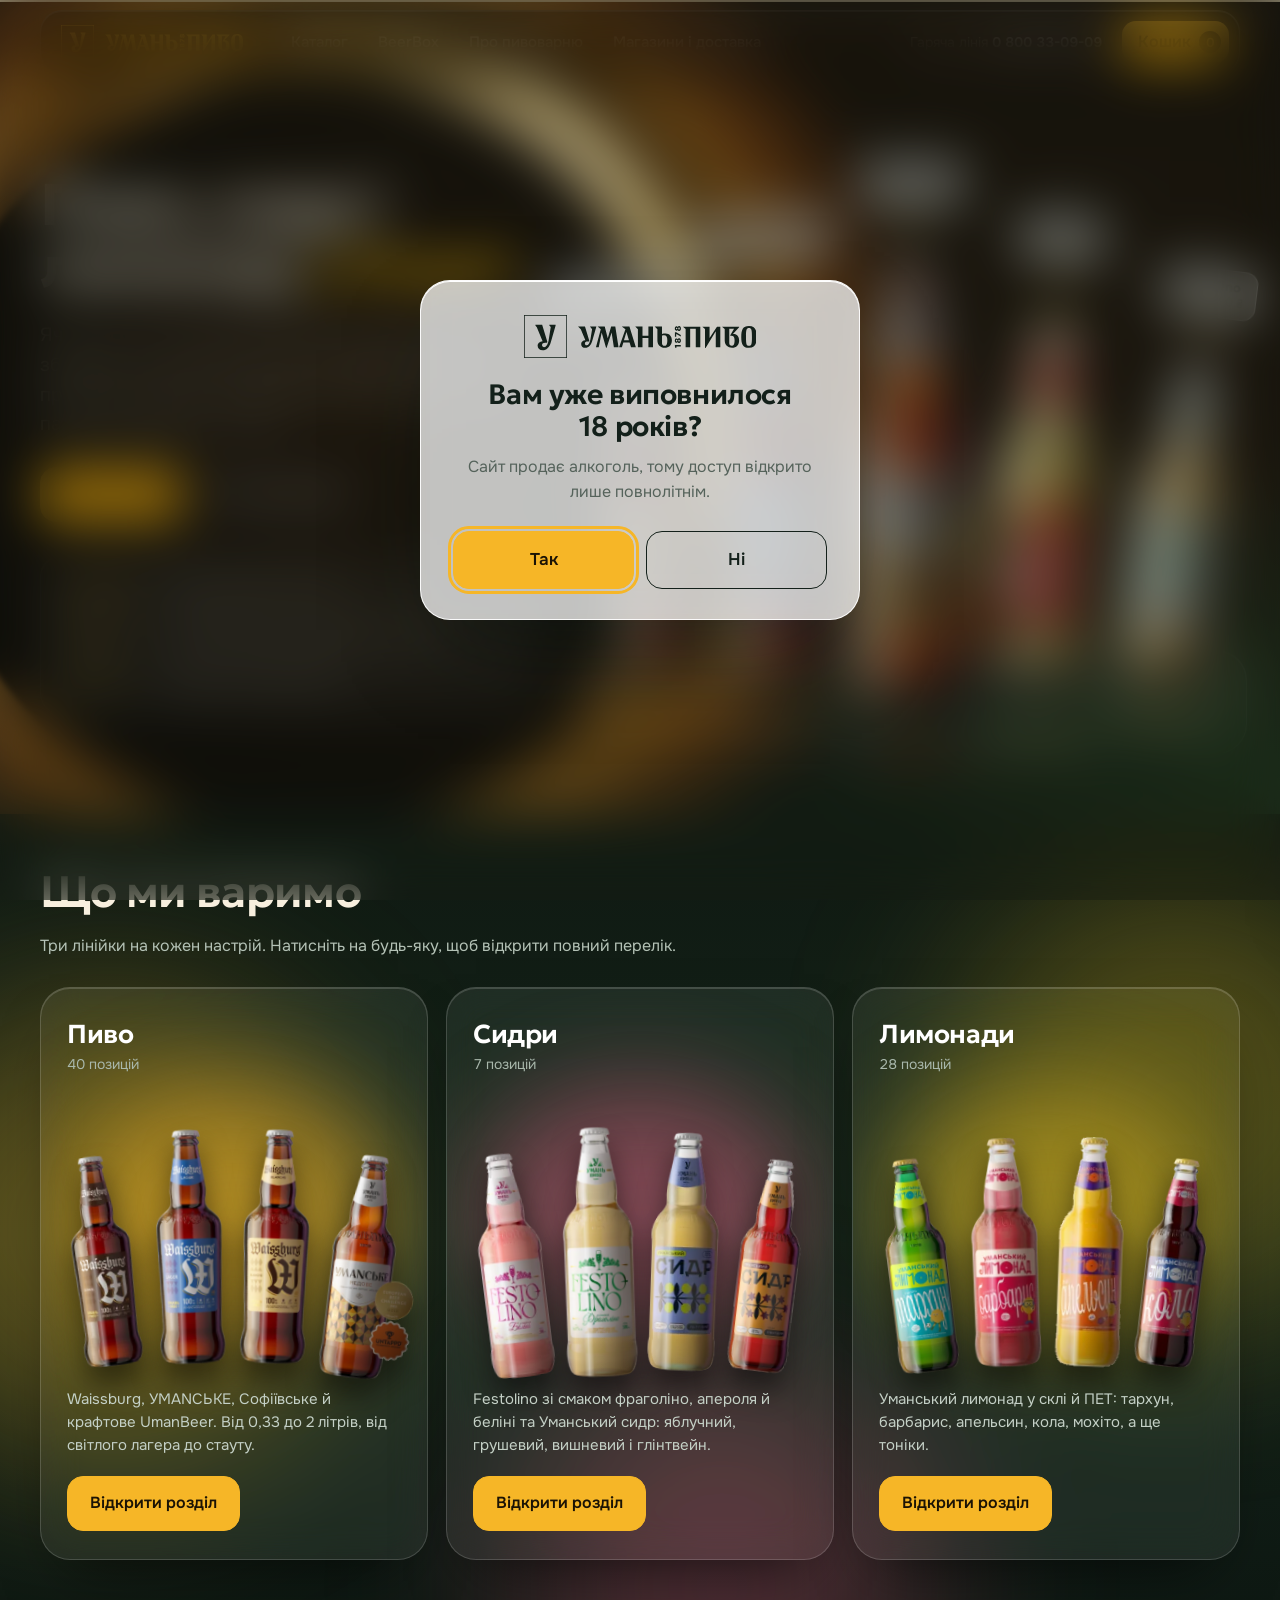
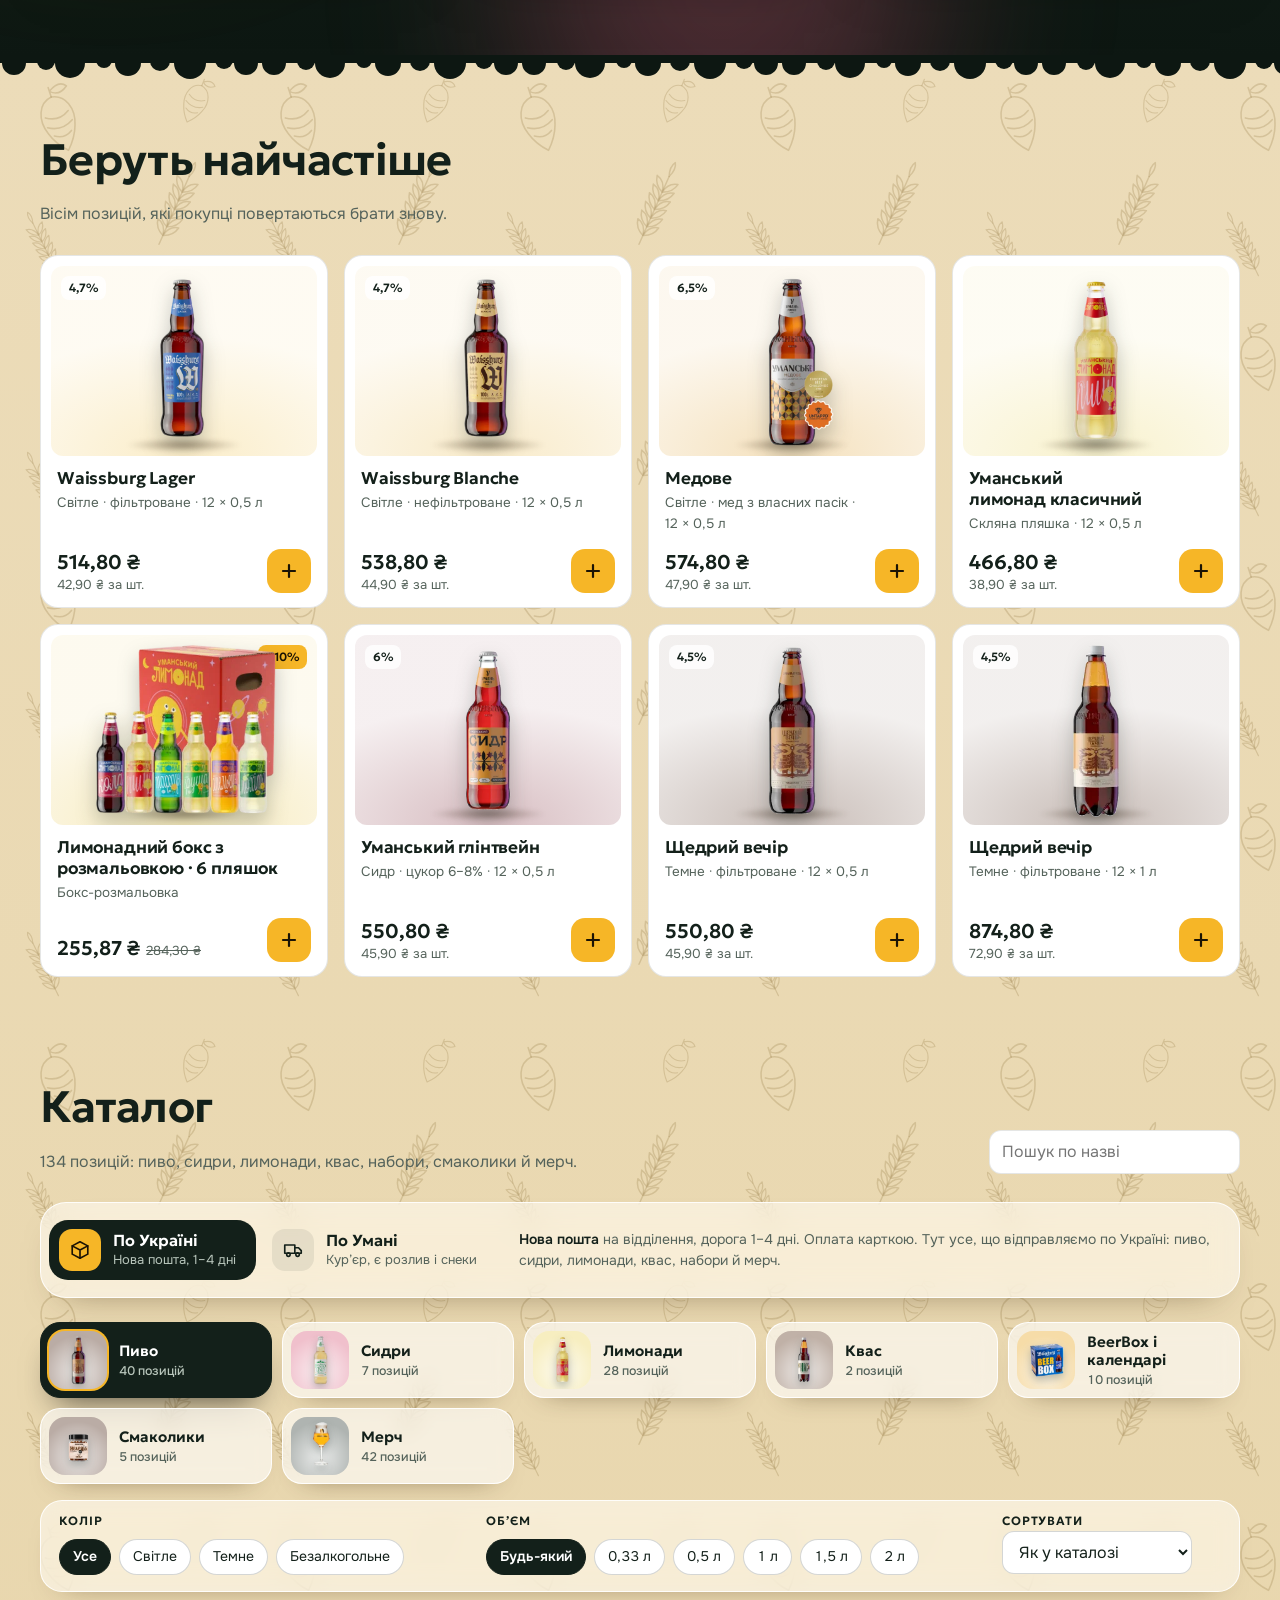
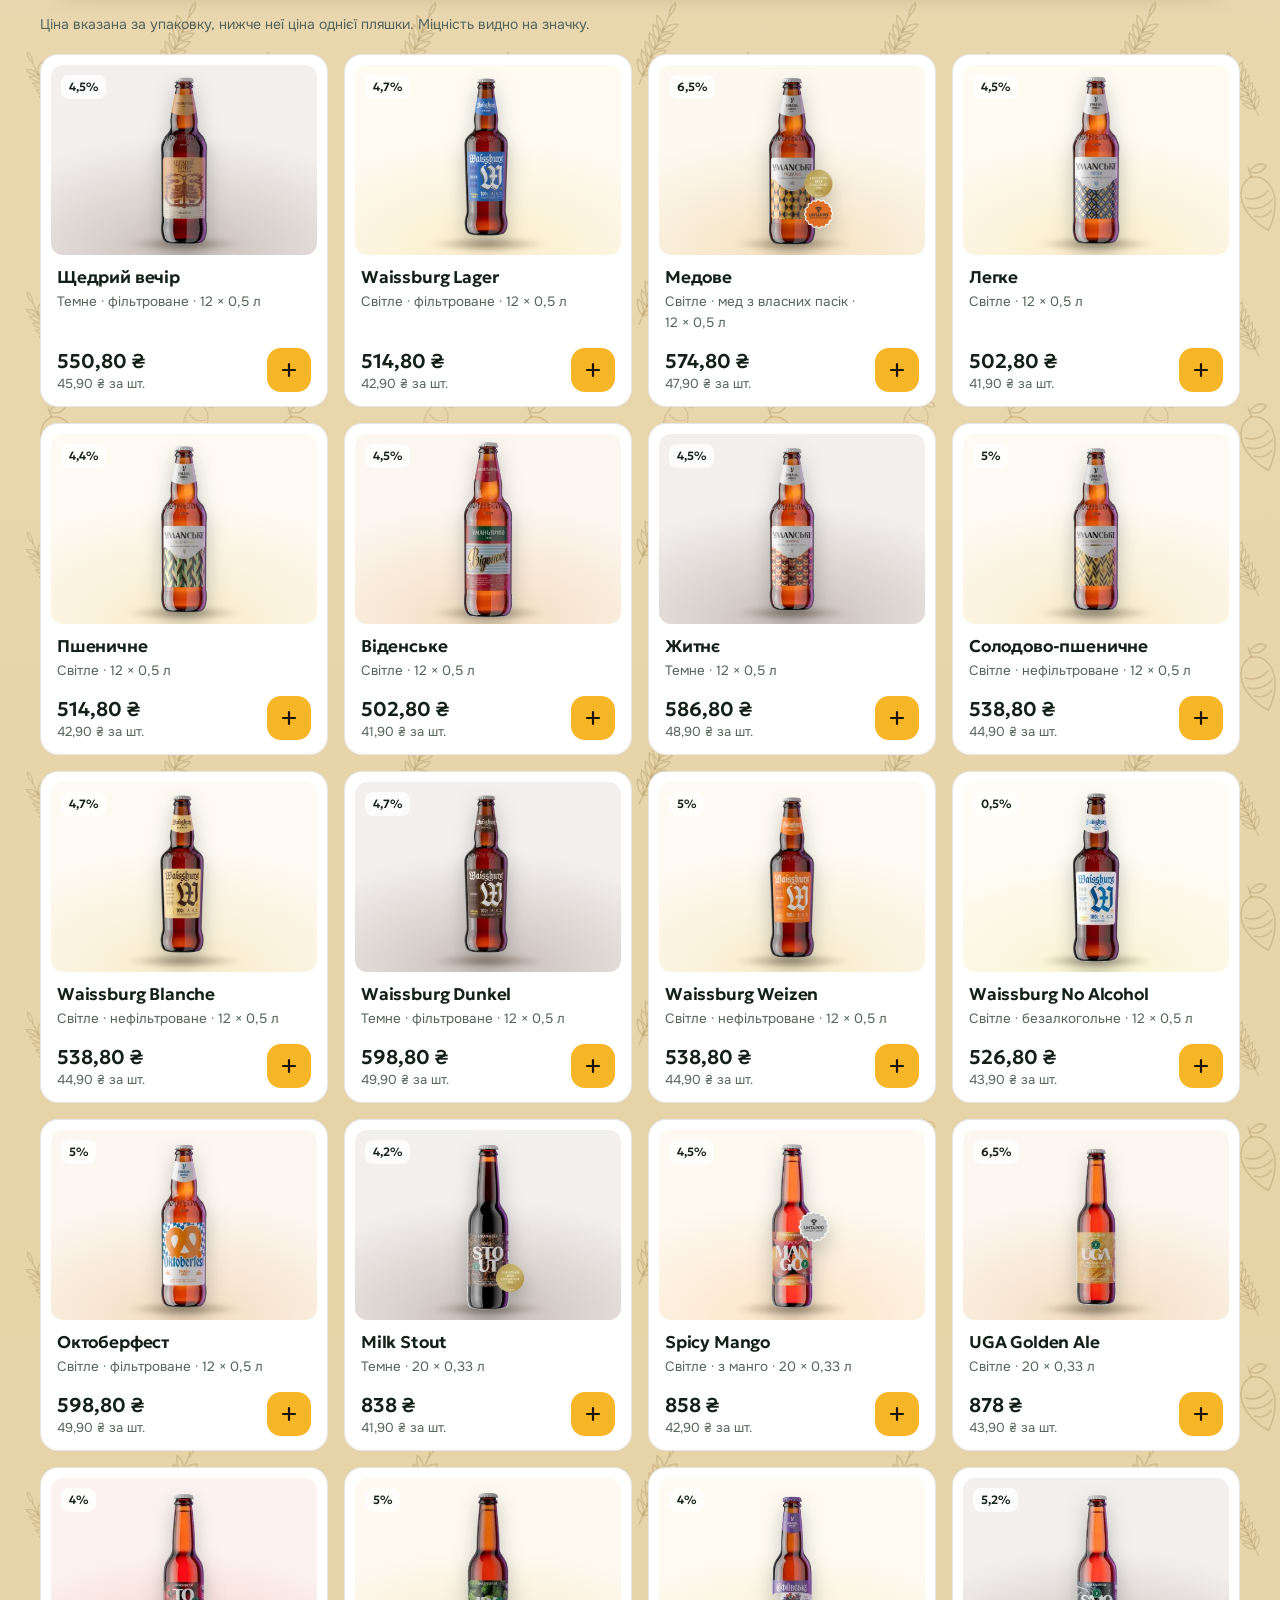
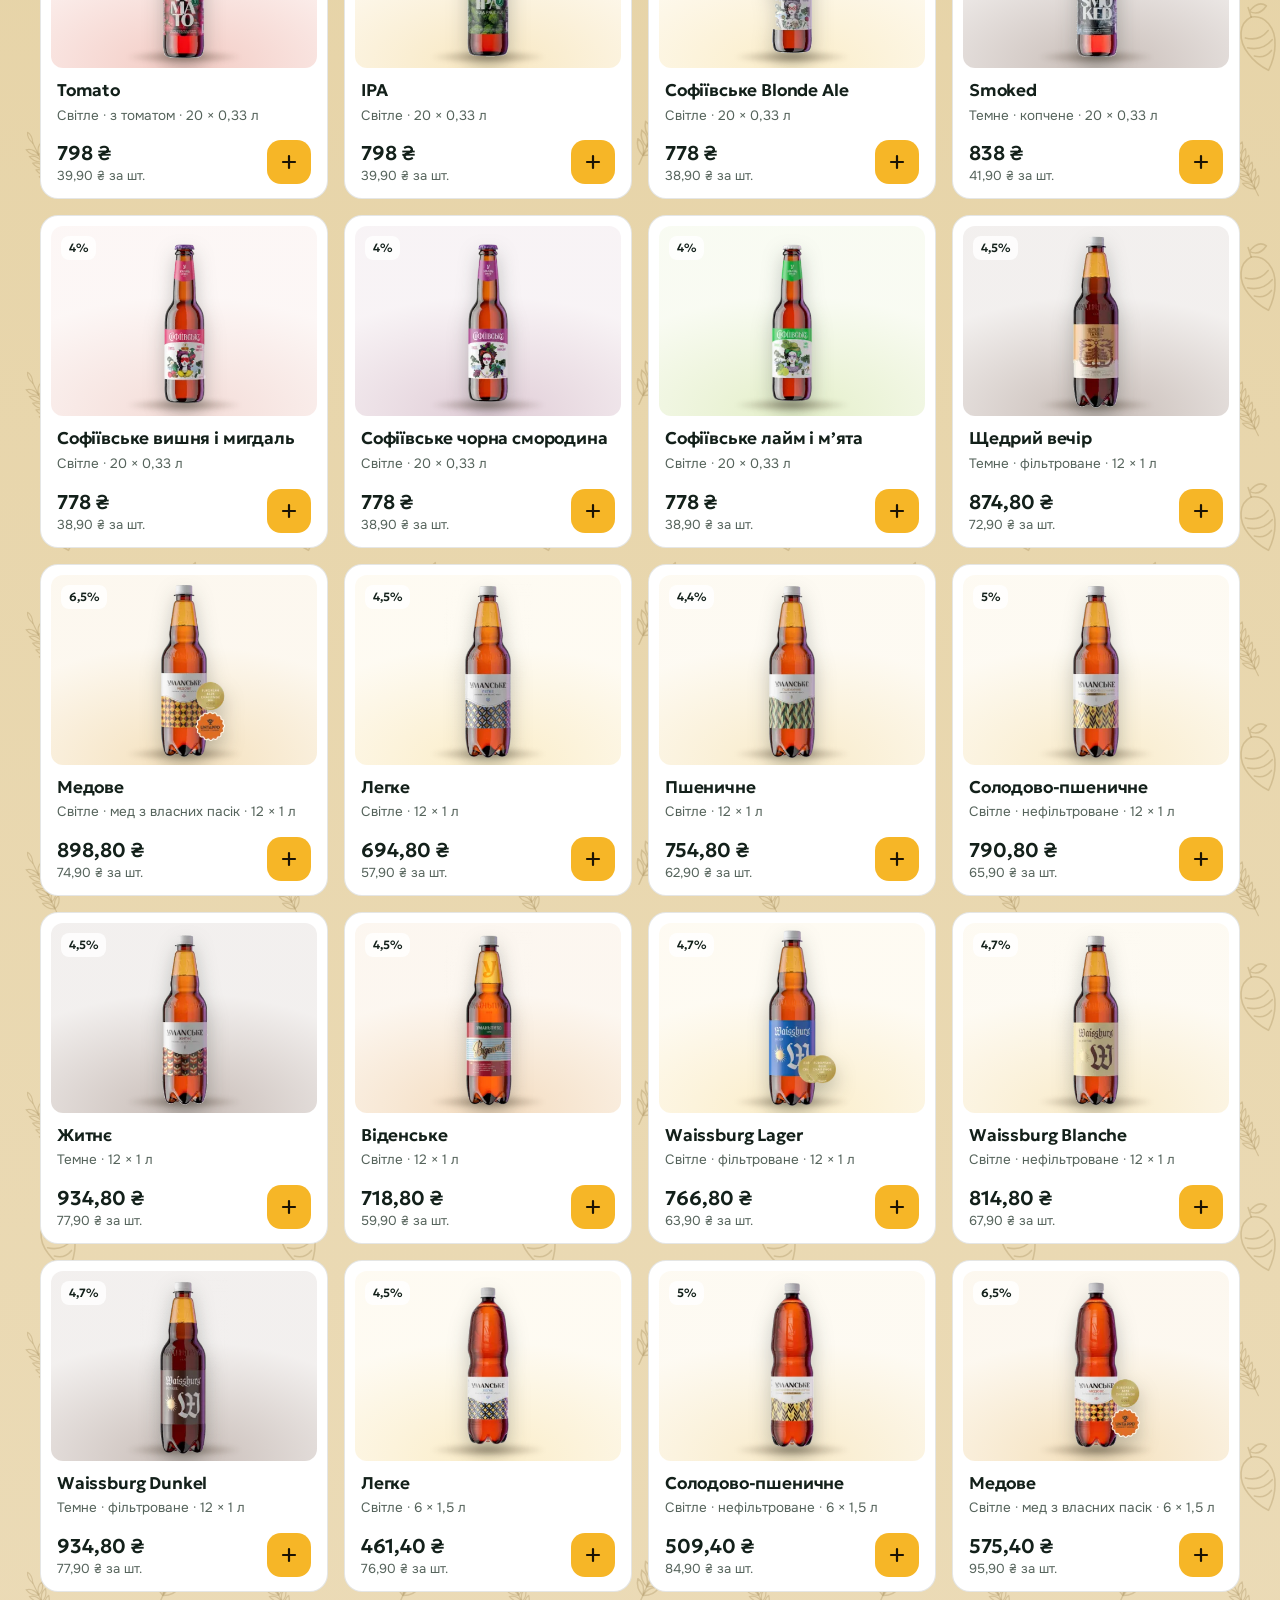
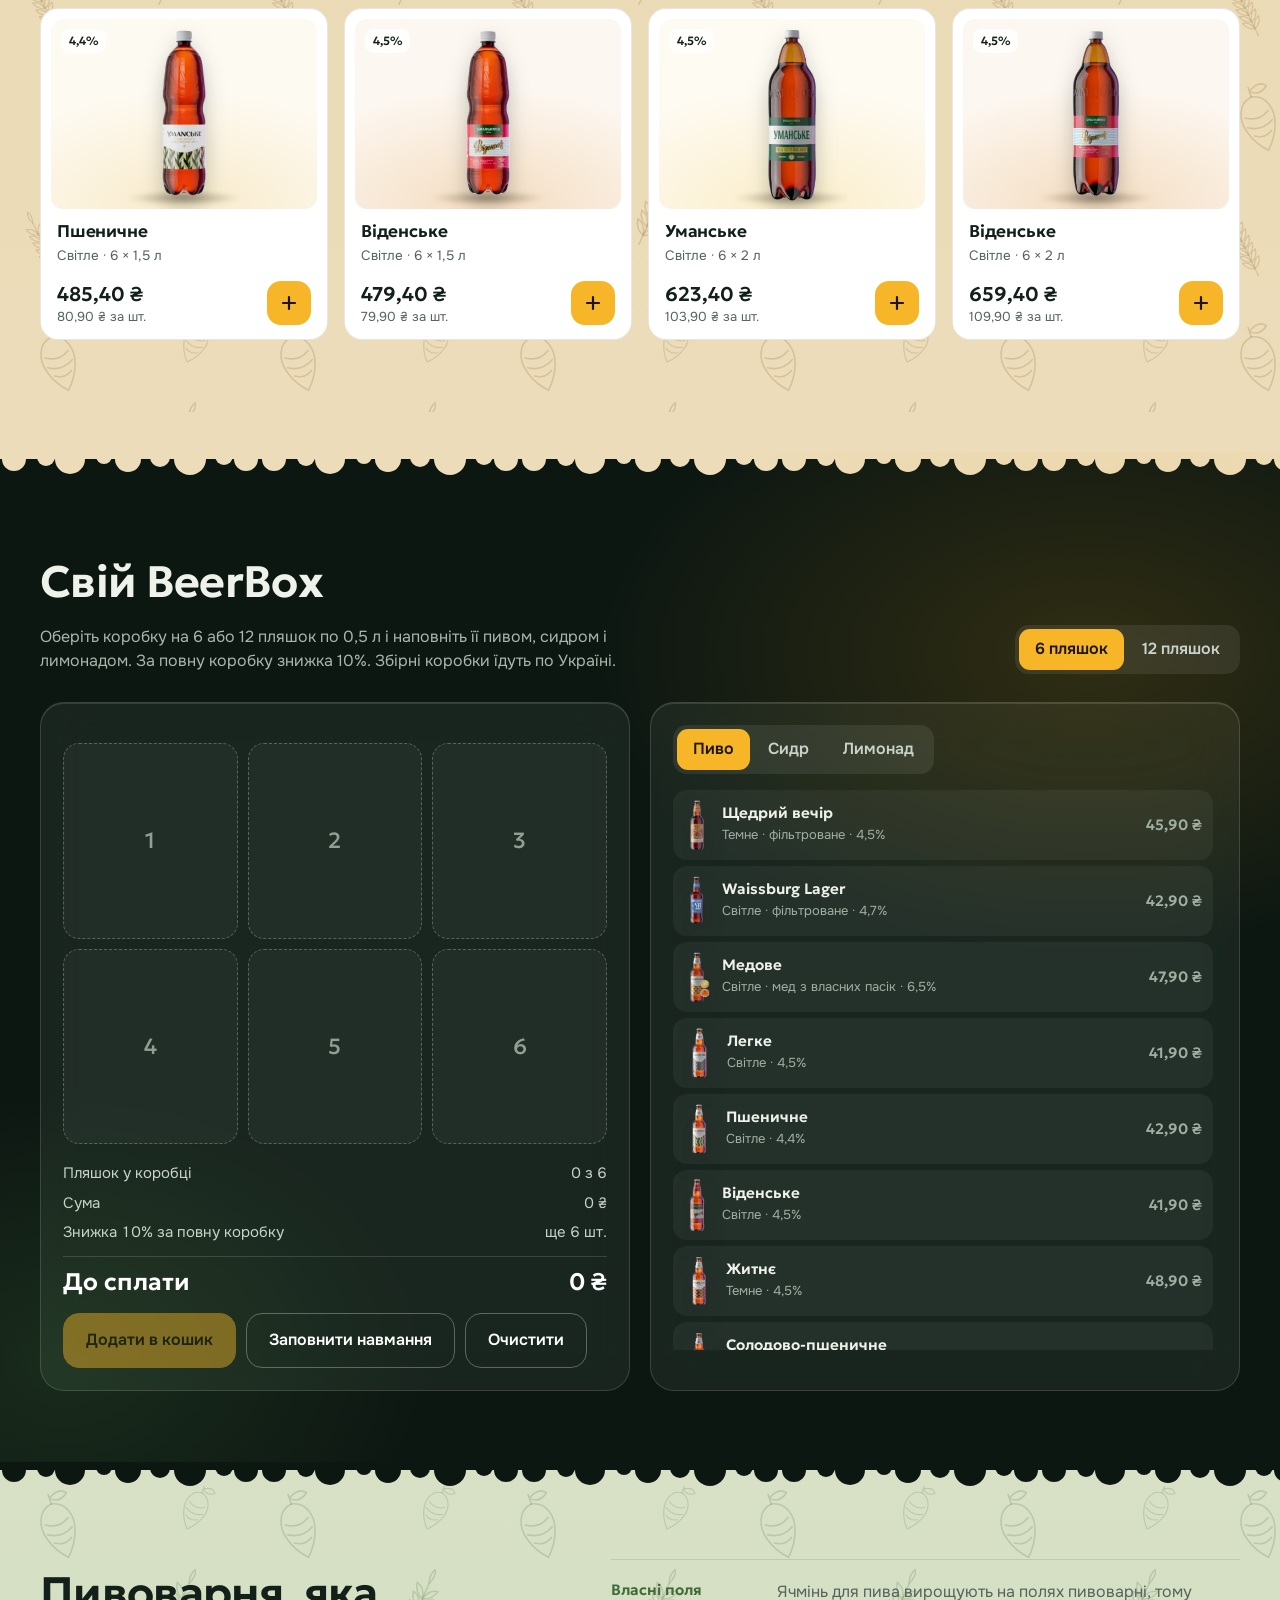
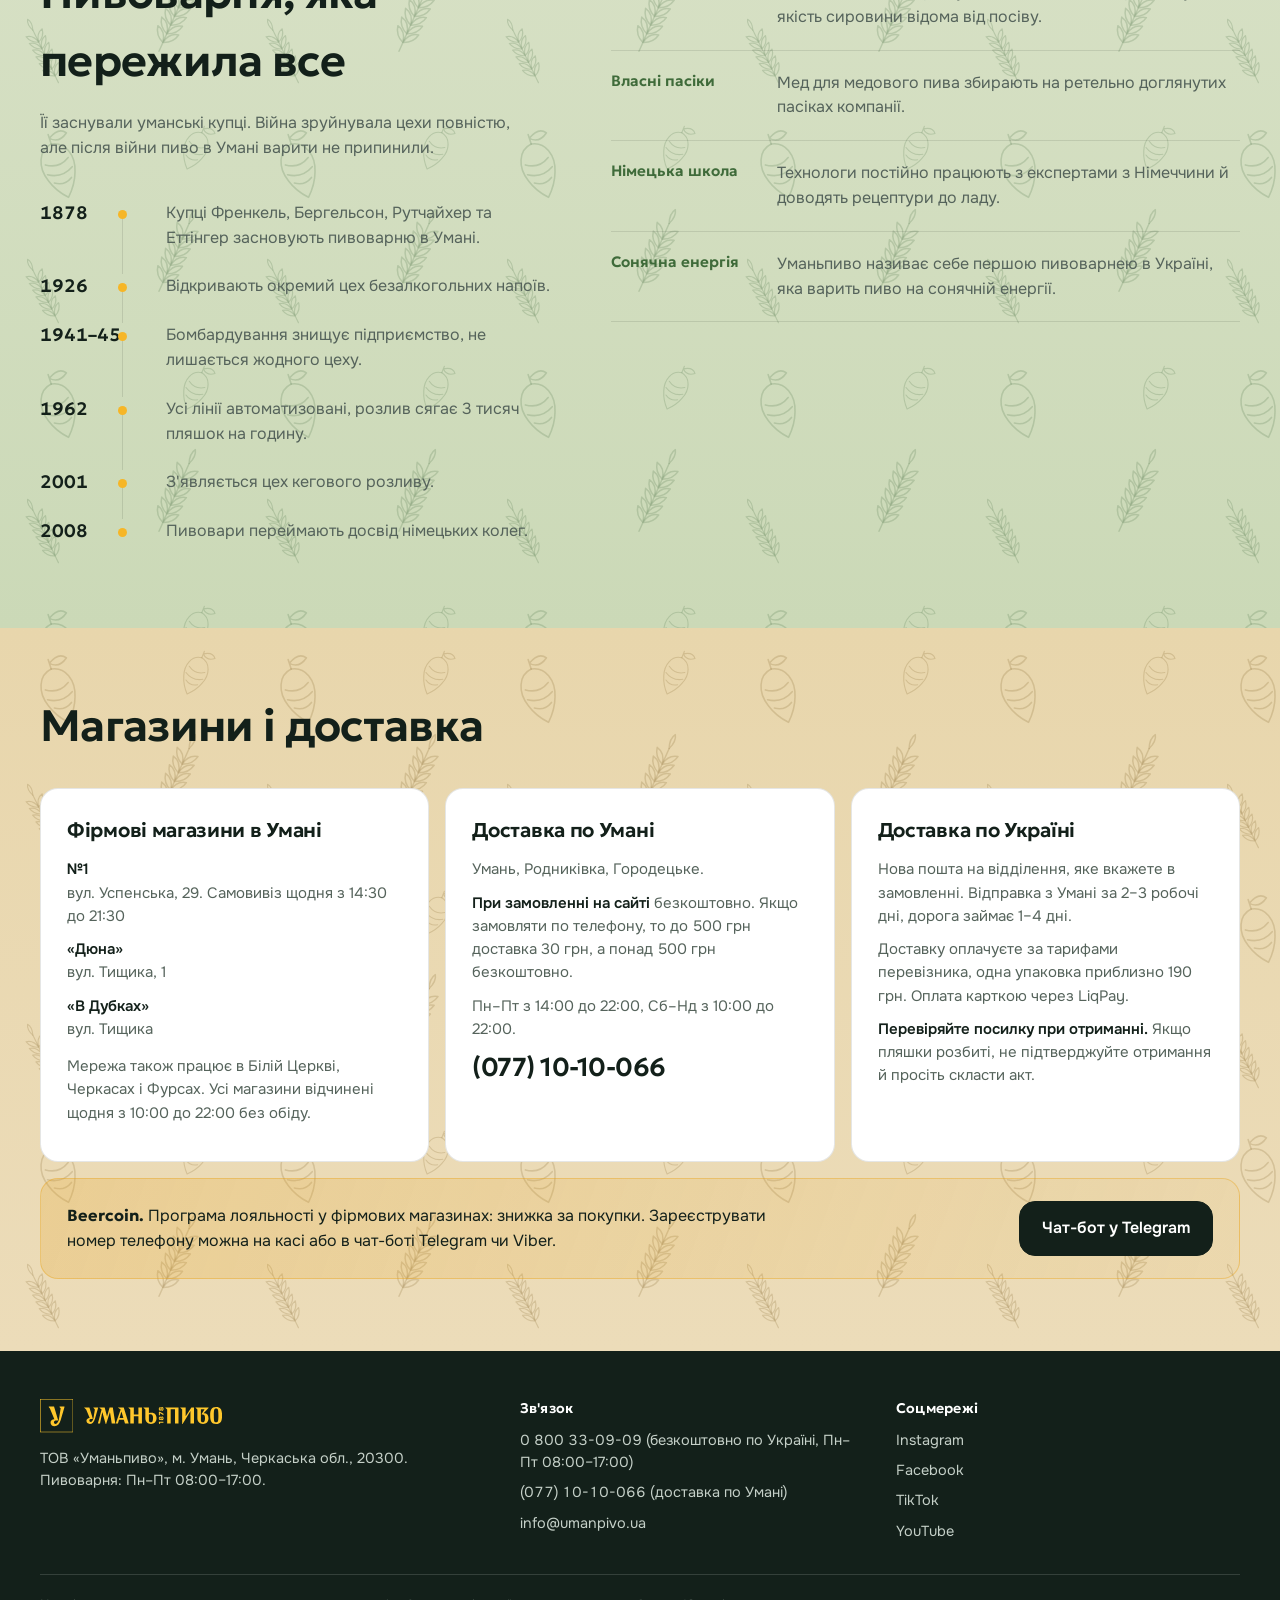
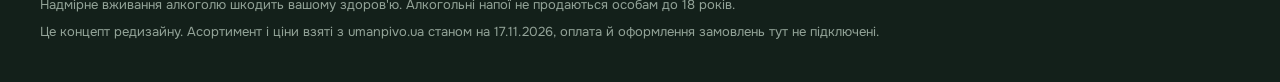
==== source/base/index.html @ 787024d9 "Концепт сайту Уманьпиво: сезонні теми, каталог, BeerBox Готовий сайт (index.html і шари тем у t/), в" ====
<!DOCTYPE html>
<html lang="uk">
<head>
<meta charset="utf-8">
<meta name="viewport" content="width=device-width, initial-scale=1">
<title>Уманьпиво. Концепт сайту</title>
<link rel="preconnect" href="https://fonts.googleapis.com">
<link rel="preconnect" href="https://fonts.gstatic.com" crossorigin>
<link href="https://fonts.googleapis.com/css2?family=Geologica:wght@400;500;600;700&family=Onest:wght@400;500;600&display=swap" rel="stylesheet">
<style>
/* Layout idea: pale foam page, one amber accent, hop-green ink.
   Glass only on the floating header, hero plate, cart drawer and the BeerBox builder.
   Product cards stay solid so the catalogue reads like a shelf, not a screensaver. */
:root{
  --foam:#f3f4ee;
  --paper:#ffffff;
  --ink:#13201a;
  --ink-2:#55635b;
  --amber:#f6b627;
  --amber-deep:#a8690a;
  --hop:#3f6b3a;
  --deep:#0d1712;
  --night:#140d07;
  --sand:#ecdcb9;
  --moss:#d8e1c6;
  --brand:#FFC72C;
  --line:rgba(19,32,26,.11);
  --f-display:"Geologica","Onest",system-ui,-apple-system,"Segoe UI",sans-serif;
  --f-body:"Onest",system-ui,-apple-system,"Segoe UI",sans-serif;
  --r:18px;
  color-scheme:light;
}
*{box-sizing:border-box}
html{scroll-behavior:smooth;-webkit-text-size-adjust:100%}
body{margin:0;background:var(--sand);color:var(--ink);font:400 16px/1.55 var(--f-body);min-height:100%}
img,svg{max-width:100%}
button{font:inherit;color:inherit;cursor:pointer}
a{color:inherit}
:focus-visible{outline:3px solid var(--amber);outline-offset:2px;border-radius:8px}
h1,h2,h3{font-family:var(--f-display);margin:0;text-wrap:balance;letter-spacing:-.015em}
.wrap{width:min(1200px,100% - 32px);margin-inline:auto}
.num{font-variant-numeric:tabular-nums}
.sr{position:absolute;width:1px;height:1px;overflow:hidden;clip:rect(0 0 0 0)}

/* ---------- header (glass) ---------- */
.top{position:sticky;top:10px;z-index:30;margin:10px auto 0;width:min(1200px,100% - 20px)}
.bar{display:flex;align-items:center;gap:20px;padding:10px 12px 10px 20px;border-radius:22px;
  background:rgba(255,255,255,.58);backdrop-filter:blur(18px) saturate(1.5);-webkit-backdrop-filter:blur(18px) saturate(1.5);
  border:1px solid rgba(255,255,255,.75);box-shadow:0 8px 30px -12px rgba(19,32,26,.25)}
.logo{display:flex;align-items:center;gap:11px;text-decoration:none;color:var(--ink)}
.logo .mk{height:34px;width:auto;flex:none}
.logo .wm{height:17px;width:auto;flex:none}
.nav{display:flex;gap:4px;margin-left:12px}
.nav a{padding:8px 12px;border-radius:12px;text-decoration:none;font-weight:500;font-size:15px;color:var(--ink-2)}
.nav a:hover{background:rgba(19,32,26,.06);color:var(--ink)}
.bar .sp{flex:1}
.hot{font-size:14px;color:var(--ink-2);white-space:nowrap}
.hot b{color:var(--ink);font-weight:600}
.cartbtn{display:flex;align-items:center;gap:8px;border:0;background:var(--ink);color:#fff;border-radius:14px;padding:10px 16px;font-weight:600}
.cartbtn .n{min-width:22px;height:22px;border-radius:11px;background:var(--amber);color:var(--ink);font-size:13px;display:grid;place-items:center;padding:0 6px}

/* ---------- hero: eclipse ---------- */
html:not(.adult) body{overflow:hidden}
.hero{position:relative;overflow:hidden;margin-top:-72px;padding:132px 0 60px;color:#f7efde;
  background:
    radial-gradient(1000px 700px at 27% 50%,rgba(255,140,40,.2),transparent 62%),
    radial-gradient(760px 520px at 98% 100%,rgba(63,107,58,.4),transparent 70%),
    linear-gradient(180deg,#140d07 0%,#1c130b 58%,#0f1912 100%)}
.sky{position:absolute;inset:0;pointer-events:none;overflow:hidden}
.sky i{position:absolute;display:block;border-radius:50%}
.ec{position:absolute;left:27%;top:50%;width:min(760px,112vw);aspect-ratio:1;transform:translate(calc(-50% + var(--px,0) * -12px),calc(-50% + var(--py,0) * -8px));transition:transform .35s ease-out}
.ec i{position:absolute}
.corona{inset:-22%;background:radial-gradient(circle,rgba(255,170,60,0) 50%,rgba(255,176,64,.62) 55.5%,rgba(255,126,34,.3) 63%,rgba(255,110,30,.1) 74%,rgba(255,110,30,0) 82%);filter:blur(22px)}
.limb{inset:0;background:radial-gradient(circle at 72% 26%,#fffbe8 0,#ffe28f 26%,#ffb53f 58%,#ff7c1f 100%);filter:blur(7px)}
.moon{inset:0;transform:translate(-5.5%,5.5%);background:radial-gradient(circle at 58% 42%,#1f130a 0,#0a0603 62%,#030201 100%);filter:blur(3px);box-shadow:0 0 70px 18px rgba(255,140,40,.2)}
.dust{inset:0;border-radius:0!important;opacity:.55;background-image:
  radial-gradient(1.5px 1.5px at 8% 14%,#ffe9b8,transparent),radial-gradient(1px 1px at 22% 8%,#fff,transparent),radial-gradient(1.5px 1.5px at 41% 18%,#ffe9b8,transparent),
  radial-gradient(1px 1px at 57% 9%,#fff,transparent),radial-gradient(1.5px 1.5px at 73% 16%,#ffe9b8,transparent),radial-gradient(1px 1px at 91% 11%,#fff,transparent),
  radial-gradient(1px 1px at 15% 72%,#fff,transparent),radial-gradient(1.5px 1.5px at 66% 82%,#ffe9b8,transparent),radial-gradient(1px 1px at 95% 60%,#fff,transparent),radial-gradient(1px 1px at 33% 92%,#ffe9b8,transparent)}
.hero-grid{position:relative;z-index:1;display:grid;grid-template-columns:.9fr 1.1fr;gap:8px;align-items:center}
.hero h1{font-size:clamp(36px,4.6vw,60px);font-weight:700;line-height:1.05;letter-spacing:-.04em;color:#fff7e6;text-shadow:0 2px 24px rgba(0,0,0,.5)}
.hero h1 em{font-style:normal;color:var(--brand)}
.lede{font-size:clamp(17px,1.5vw,20px);color:rgba(255,244,222,.8);max-width:32em;margin:22px 0 28px}
.cta{display:flex;flex-wrap:wrap;gap:12px}
.btn{display:inline-flex;align-items:center;gap:8px;padding:14px 22px;border-radius:16px;border:1.5px solid var(--ink);background:transparent;font-weight:600;text-decoration:none;transition:transform .15s,background .15s}
.btn:hover{transform:translateY(-1px)}
.btn.fill{background:var(--amber);border-color:var(--amber);color:#1b1304}
.btn.fill:hover{background:#ffc43d}
.btn.dark{background:var(--ink);color:#fff}
.btn:disabled{opacity:.45;cursor:not-allowed;transform:none}
.hero .btn:not(.fill){border-color:rgba(255,255,255,.5);color:#fff}
.hero .btn:not(.fill):hover{background:rgba(255,255,255,.1)}
.plate{margin-top:34px;max-width:500px;padding:6px 20px;border-radius:20px;background:rgba(255,255,255,.07);backdrop-filter:blur(16px);-webkit-backdrop-filter:blur(16px);border:1px solid rgba(255,255,255,.18);box-shadow:0 20px 40px -24px rgba(0,0,0,.7),inset 0 1px 0 rgba(255,255,255,.14)}
.plate div{display:flex;gap:14px;align-items:baseline;padding:12px 0;font-size:15px;color:rgba(255,244,222,.88)}
.plate div+div{border-top:1px solid rgba(255,255,255,.12)}
.plate b{font:600 13px/1 var(--f-display);letter-spacing:.02em;color:var(--brand);min-width:92px}

/* stage with bottles */
.stage{position:relative;height:620px;--k:1;perspective:1300px}
.floor{position:absolute;left:-1%;right:-1%;bottom:0;height:104px;border-radius:30px;background:linear-gradient(180deg,rgba(255,255,255,.17),rgba(255,255,255,.04));backdrop-filter:blur(14px) saturate(1.3);-webkit-backdrop-filter:blur(14px) saturate(1.3);border:1px solid rgba(255,255,255,.26);box-shadow:inset 0 1px 0 rgba(255,255,255,.4),0 30px 50px -22px rgba(0,0,0,.7)}
.pt{position:absolute;bottom:calc(var(--b,0px) + 46px);left:var(--x);transform:translateX(-50%) rotate(var(--rot,0deg));transform-origin:50% 100%;display:flex;flex-direction:column;align-items:center;text-decoration:none;z-index:var(--z,1)}
.tag{padding:7px 12px 8px;border-radius:13px;background:rgba(255,255,255,.62);backdrop-filter:blur(12px);-webkit-backdrop-filter:blur(12px);border:1px solid rgba(255,255,255,.9);text-align:center;white-space:nowrap;font-size:12px;line-height:1.25;color:var(--ink-2);box-shadow:0 10px 24px -10px rgba(0,0,0,.6)}
.tag b{display:block;font:600 13px var(--f-display);color:var(--ink)}
.dot{width:9px;height:9px;border-radius:50%;background:var(--brand);box-shadow:0 0 0 4px rgba(255,199,44,.3);margin-top:9px}
.stem{height:calc(22px * var(--k));border-left:2px dotted rgba(255,199,44,.7);margin:2px 0 -4px}

/* volumetric bottle: photo + shading + rim light + moving specular */
.bt{position:relative;display:block;isolation:isolate;--sp:calc(40% + var(--px,0) * 7%)}
.bt>img{display:block;height:100%;width:auto}
.bt::before,.bt::after{content:"";position:absolute;inset:0;pointer-events:none;-webkit-mask-image:var(--m);mask-image:var(--m);-webkit-mask-size:100% 100%;mask-size:100% 100%}
.bt::before{mix-blend-mode:multiply;background:
  linear-gradient(90deg,rgba(0,0,0,0) 0,rgba(0,0,0,0) 42%,rgba(28,10,0,.5) 66%,rgba(20,6,0,.72) 100%),
  linear-gradient(0deg,rgba(15,6,0,.4),rgba(15,6,0,0) 26%)}
.bt::after{mix-blend-mode:screen;opacity:.85;background:
  linear-gradient(90deg,transparent calc(var(--sp) - 3.5%),rgba(255,255,255,.55) var(--sp),transparent calc(var(--sp) + 4%)),
  linear-gradient(90deg,transparent 24%,rgba(255,176,70,.7) 30%,transparent 40%),
  linear-gradient(180deg,rgba(255,255,255,.3),transparent 16%)}
.bt .cs{position:absolute;left:50%;bottom:-5px;width:84%;height:20px;transform:translateX(-50%);background:radial-gradient(ellipse at center,rgba(0,0,0,.7),rgba(0,0,0,0) 70%);filter:blur(4px);z-index:-1}
.bt .refl{position:absolute;left:0;top:100%;width:100%;height:20%;overflow:hidden;opacity:.34;pointer-events:none;-webkit-mask-image:linear-gradient(#000,transparent 92%);mask-image:linear-gradient(#000,transparent 92%)}
.bt .refl img{position:absolute;left:0;top:0;width:100%;height:500%;transform:scaleY(-1)}
.pt .bt{height:calc(var(--h) * var(--k));transform:translateX(calc(var(--px,0) * var(--d,6) * 1px)) rotateY(calc(var(--px,0) * 7deg));transition:transform .3s ease-out;filter:drop-shadow(0 20px 18px rgba(0,0,0,.45))}
.pt:hover .bt{transform:translateY(-8px) translateX(calc(var(--px,0) * var(--d,6) * 1px)) rotateY(calc(var(--px,0) * 7deg))}
@media (prefers-reduced-motion:reduce){html{scroll-behavior:auto}.btn,.card,.card .tile .art,.pt .bt,.ec{transition:none}}

/* ---------- photos in cards ---------- */
.art.ph{object-fit:contain;filter:drop-shadow(0 10px 10px rgba(19,32,26,.25))}
.tile .art.ph{height:176px;width:auto;max-width:90%;position:relative;z-index:1}
.tile .fs{position:absolute;left:50%;bottom:4px;width:44%;height:14px;transform:translateX(-50%);background:radial-gradient(ellipse at center,rgba(40,20,0,.38),rgba(40,20,0,0) 70%);filter:blur(2px)}
.slot .art.ph{height:84%;width:auto;max-width:90%}

/* ---------- lines (dark, glass) ---------- */
.lines-sec{position:relative;overflow:hidden;padding:44px 0 96px;color:#f7efde;background:linear-gradient(180deg,#0f1912 0%,#15241a 50%,#0d1712 100%)}
.lines-sec .orb{position:absolute;border-radius:50%;pointer-events:none}
.lines-sec .a{width:460px;height:460px;left:-120px;top:22%;background:rgba(246,182,39,.32);filter:blur(90px)}
.lines-sec .b{width:420px;height:420px;left:40%;bottom:-140px;background:rgba(214,91,124,.3);filter:blur(90px)}
.lines-sec .c{width:440px;height:440px;right:-120px;top:8%;background:rgba(227,185,31,.3);filter:blur(90px)}
.lines-sec .wrap{position:relative}
.lines-sec .sec-h p{color:#b4c2b6}
.trio{display:grid;grid-template-columns:repeat(3,1fr);gap:18px}
.pan{position:relative;display:flex;flex-direction:column;padding:26px 26px 28px;border-radius:30px;background:rgba(255,255,255,.07);backdrop-filter:blur(20px) saturate(1.3);-webkit-backdrop-filter:blur(20px) saturate(1.3);border:1px solid rgba(255,255,255,.16);box-shadow:0 30px 60px -30px rgba(0,0,0,.7),inset 0 1px 0 rgba(255,255,255,.16);overflow:hidden}
.pan::before{content:"";position:absolute;left:8%;right:8%;top:96px;height:250px;border-radius:50%;background:var(--c);opacity:.5;filter:blur(50px);pointer-events:none}
.pan h3{font-size:26px;font-weight:600;position:relative;color:#fff}
.pan .cnt{font-size:14px;color:#a9b8ac;position:relative}
.fan{position:relative;height:300px;margin:6px 0 6px}
.fan .fb{position:absolute;left:var(--x);bottom:0;height:var(--h);transform:translateX(-50%) rotate(var(--r));transform-origin:50% 100%;filter:drop-shadow(0 18px 14px rgba(0,0,0,.5));--sp:40%}
.pan p{position:relative;margin:0 0 18px;color:#c4d0c6;font-size:15px;min-height:4.4em}
.pan .btn{position:relative;align-self:flex-start;background:var(--amber);border-color:var(--amber);color:#1b1304}
.pan .btn:hover{background:#ffc43d}

/* ---------- coloured grounds instead of white ---------- */
.scal{position:relative}
.scal::before{content:"";position:absolute;left:0;right:0;top:-1px;height:30px;background:url("data:image/svg+xml;utf8,<svg xmlns='http://www.w3.org/2000/svg' width='260' height='30' viewBox='0 0 260 30'><g fill='%230d1712'><rect width='260' height='8'/><circle cx='14' cy='8' r='12'/><circle cx='46' cy='6' r='9'/><circle cx='70' cy='8' r='15'/><circle cx='104' cy='5' r='8'/><circle cx='128' cy='8' r='13'/><circle cx='160' cy='6' r='10'/><circle cx='190' cy='8' r='16'/><circle cx='224' cy='5' r='9'/><circle cx='246' cy='8' r='12'/></g></svg>") repeat-x top left/260px 30px;z-index:2}
.market{background:url("data:image/svg+xml;utf8,%3Csvg xmlns='http://www.w3.org/2000/svg' width='240' height='240' viewBox='0 0 240 240'%3E%3Cg fill='none' stroke='%237a5a1f' stroke-opacity='.2' stroke-width='1.6' stroke-linecap='round' stroke-linejoin='round'%3E%3Cg transform=%22translate(58 62) rotate(-18) scale(1)%22%3E%3Cpath d=%22M0 -22C14 -20 20 -4 14 12C10 24 4 30 0 34C-4 30 -10 24 -14 12C-20 -4 -14 -20 0 -22Z%22/%3E%3Cpath d=%22M-12 -4Q0 4 12 -4M-13 6Q0 14 13 6M-9 16Q0 22 9 16M0 -22V-32M0 -28q12 -8 18 0q-10 8 -18 0%22/%3E%3C/g%3E%3Cg transform=%22translate(176 150) rotate(24) scale(0.95)%22%3E%3Cpath d=%22M0 44V-34%22/%3E%3Cpath d=%22M0 -16 q-10 -4 -12 -14 q10 2 12 14M0 -16 q10 -4 12 -14 q-10 2 -12 14%22/%3E%3Cpath d=%22M0 -6 q-10 -4 -12 -14 q10 2 12 14M0 -6 q10 -4 12 -14 q-10 2 -12 14%22/%3E%3Cpath d=%22M0 4 q-10 -4 -12 -14 q10 2 12 14M0 4 q10 -4 12 -14 q-10 2 -12 14%22/%3E%3Cpath d=%22M0 14 q-10 -4 -12 -14 q10 2 12 14M0 14 q10 -4 12 -14 q-10 2 -12 14%22/%3E%3Cpath d=%22M0 24 q-10 -4 -12 -14 q10 2 12 14M0 24 q10 -4 12 -14 q-10 2 -12 14%22/%3E%3Cpath d=%22M0 34 q-10 -4 -12 -14 q10 2 12 14M0 34 q10 -4 12 -14 q-10 2 -12 14%22/%3E%3Cpath d=%22M0 -34 q-4 -10 0 -16 q4 6 0 16%22/%3E%3C/g%3E%3Cg transform=%22translate(196 44) rotate(22) scale(0.7)%22%3E%3Cpath d=%22M0 -22C14 -20 20 -4 14 12C10 24 4 30 0 34C-4 30 -10 24 -14 12C-20 -4 -14 -20 0 -22Z%22/%3E%3Cpath d=%22M-12 -4Q0 4 12 -4M-13 6Q0 14 13 6M-9 16Q0 22 9 16M0 -22V-32M0 -28q12 -8 18 0q-10 8 -18 0%22/%3E%3C/g%3E%3Cg transform=%22translate(44 190) rotate(-26) scale(0.75)%22%3E%3Cpath d=%22M0 44V-34%22/%3E%3Cpath d=%22M0 -16 q-10 -4 -12 -14 q10 2 12 14M0 -16 q10 -4 12 -14 q-10 2 -12 14%22/%3E%3Cpath d=%22M0 -6 q-10 -4 -12 -14 q10 2 12 14M0 -6 q10 -4 12 -14 q-10 2 -12 14%22/%3E%3Cpath d=%22M0 4 q-10 -4 -12 -14 q10 2 12 14M0 4 q10 -4 12 -14 q-10 2 -12 14%22/%3E%3Cpath d=%22M0 14 q-10 -4 -12 -14 q10 2 12 14M0 14 q10 -4 12 -14 q-10 2 -12 14%22/%3E%3Cpath d=%22M0 24 q-10 -4 -12 -14 q10 2 12 14M0 24 q10 -4 12 -14 q-10 2 -12 14%22/%3E%3Cpath d=%22M0 34 q-10 -4 -12 -14 q10 2 12 14M0 34 q10 -4 12 -14 q-10 2 -12 14%22/%3E%3Cpath d=%22M0 -34 q-4 -10 0 -16 q4 6 0 16%22/%3E%3C/g%3E%3C/g%3E%3C/svg%3E"),linear-gradient(180deg,#ecdcb9 0%,#e6d3a6 55%,#ecdcb9 100%);background-size:240px 240px,auto;padding-top:30px}
.about-sec{background:url("data:image/svg+xml;utf8,%3Csvg xmlns='http://www.w3.org/2000/svg' width='240' height='240' viewBox='0 0 240 240'%3E%3Cg fill='none' stroke='%233f6b3a' stroke-opacity='.2' stroke-width='1.6' stroke-linecap='round' stroke-linejoin='round'%3E%3Cg transform=%22translate(58 62) rotate(-18) scale(1)%22%3E%3Cpath d=%22M0 -22C14 -20 20 -4 14 12C10 24 4 30 0 34C-4 30 -10 24 -14 12C-20 -4 -14 -20 0 -22Z%22/%3E%3Cpath d=%22M-12 -4Q0 4 12 -4M-13 6Q0 14 13 6M-9 16Q0 22 9 16M0 -22V-32M0 -28q12 -8 18 0q-10 8 -18 0%22/%3E%3C/g%3E%3Cg transform=%22translate(176 150) rotate(24) scale(0.95)%22%3E%3Cpath d=%22M0 44V-34%22/%3E%3Cpath d=%22M0 -16 q-10 -4 -12 -14 q10 2 12 14M0 -16 q10 -4 12 -14 q-10 2 -12 14%22/%3E%3Cpath d=%22M0 -6 q-10 -4 -12 -14 q10 2 12 14M0 -6 q10 -4 12 -14 q-10 2 -12 14%22/%3E%3Cpath d=%22M0 4 q-10 -4 -12 -14 q10 2 12 14M0 4 q10 -4 12 -14 q-10 2 -12 14%22/%3E%3Cpath d=%22M0 14 q-10 -4 -12 -14 q10 2 12 14M0 14 q10 -4 12 -14 q-10 2 -12 14%22/%3E%3Cpath d=%22M0 24 q-10 -4 -12 -14 q10 2 12 14M0 24 q10 -4 12 -14 q-10 2 -12 14%22/%3E%3Cpath d=%22M0 34 q-10 -4 -12 -14 q10 2 12 14M0 34 q10 -4 12 -14 q-10 2 -12 14%22/%3E%3Cpath d=%22M0 -34 q-4 -10 0 -16 q4 6 0 16%22/%3E%3C/g%3E%3Cg transform=%22translate(196 44) rotate(22) scale(0.7)%22%3E%3Cpath d=%22M0 -22C14 -20 20 -4 14 12C10 24 4 30 0 34C-4 30 -10 24 -14 12C-20 -4 -14 -20 0 -22Z%22/%3E%3Cpath d=%22M-12 -4Q0 4 12 -4M-13 6Q0 14 13 6M-9 16Q0 22 9 16M0 -22V-32M0 -28q12 -8 18 0q-10 8 -18 0%22/%3E%3C/g%3E%3Cg transform=%22translate(44 190) rotate(-26) scale(0.75)%22%3E%3Cpath d=%22M0 44V-34%22/%3E%3Cpath d=%22M0 -16 q-10 -4 -12 -14 q10 2 12 14M0 -16 q10 -4 12 -14 q-10 2 -12 14%22/%3E%3Cpath d=%22M0 -6 q-10 -4 -12 -14 q10 2 12 14M0 -6 q10 -4 12 -14 q-10 2 -12 14%22/%3E%3Cpath d=%22M0 4 q-10 -4 -12 -14 q10 2 12 14M0 4 q10 -4 12 -14 q-10 2 -12 14%22/%3E%3Cpath d=%22M0 14 q-10 -4 -12 -14 q10 2 12 14M0 14 q10 -4 12 -14 q-10 2 -12 14%22/%3E%3Cpath d=%22M0 24 q-10 -4 -12 -14 q10 2 12 14M0 24 q10 -4 12 -14 q-10 2 -12 14%22/%3E%3Cpath d=%22M0 34 q-10 -4 -12 -14 q10 2 12 14M0 34 q10 -4 12 -14 q-10 2 -12 14%22/%3E%3Cpath d=%22M0 -34 q-4 -10 0 -16 q4 6 0 16%22/%3E%3C/g%3E%3C/g%3E%3C/svg%3E"),linear-gradient(180deg,#d8e1c6 0%,#cbd9b7 100%);background-size:240px 240px,auto;padding-top:96px}
.visit-sec{background:url("data:image/svg+xml;utf8,%3Csvg xmlns='http://www.w3.org/2000/svg' width='240' height='240' viewBox='0 0 240 240'%3E%3Cg fill='none' stroke='%237a5a1f' stroke-opacity='.2' stroke-width='1.6' stroke-linecap='round' stroke-linejoin='round'%3E%3Cg transform=%22translate(58 62) rotate(-18) scale(1)%22%3E%3Cpath d=%22M0 -22C14 -20 20 -4 14 12C10 24 4 30 0 34C-4 30 -10 24 -14 12C-20 -4 -14 -20 0 -22Z%22/%3E%3Cpath d=%22M-12 -4Q0 4 12 -4M-13 6Q0 14 13 6M-9 16Q0 22 9 16M0 -22V-32M0 -28q12 -8 18 0q-10 8 -18 0%22/%3E%3C/g%3E%3Cg transform=%22translate(176 150) rotate(24) scale(0.95)%22%3E%3Cpath d=%22M0 44V-34%22/%3E%3Cpath d=%22M0 -16 q-10 -4 -12 -14 q10 2 12 14M0 -16 q10 -4 12 -14 q-10 2 -12 14%22/%3E%3Cpath d=%22M0 -6 q-10 -4 -12 -14 q10 2 12 14M0 -6 q10 -4 12 -14 q-10 2 -12 14%22/%3E%3Cpath d=%22M0 4 q-10 -4 -12 -14 q10 2 12 14M0 4 q10 -4 12 -14 q-10 2 -12 14%22/%3E%3Cpath d=%22M0 14 q-10 -4 -12 -14 q10 2 12 14M0 14 q10 -4 12 -14 q-10 2 -12 14%22/%3E%3Cpath d=%22M0 24 q-10 -4 -12 -14 q10 2 12 14M0 24 q10 -4 12 -14 q-10 2 -12 14%22/%3E%3Cpath d=%22M0 34 q-10 -4 -12 -14 q10 2 12 14M0 34 q10 -4 12 -14 q-10 2 -12 14%22/%3E%3Cpath d=%22M0 -34 q-4 -10 0 -16 q4 6 0 16%22/%3E%3C/g%3E%3Cg transform=%22translate(196 44) rotate(22) scale(0.7)%22%3E%3Cpath d=%22M0 -22C14 -20 20 -4 14 12C10 24 4 30 0 34C-4 30 -10 24 -14 12C-20 -4 -14 -20 0 -22Z%22/%3E%3Cpath d=%22M-12 -4Q0 4 12 -4M-13 6Q0 14 13 6M-9 16Q0 22 9 16M0 -22V-32M0 -28q12 -8 18 0q-10 8 -18 0%22/%3E%3C/g%3E%3Cg transform=%22translate(44 190) rotate(-26) scale(0.75)%22%3E%3Cpath d=%22M0 44V-34%22/%3E%3Cpath d=%22M0 -16 q-10 -4 -12 -14 q10 2 12 14M0 -16 q10 -4 12 -14 q-10 2 -12 14%22/%3E%3Cpath d=%22M0 -6 q-10 -4 -12 -14 q10 2 12 14M0 -6 q10 -4 12 -14 q-10 2 -12 14%22/%3E%3Cpath d=%22M0 4 q-10 -4 -12 -14 q10 2 12 14M0 4 q10 -4 12 -14 q-10 2 -12 14%22/%3E%3Cpath d=%22M0 14 q-10 -4 -12 -14 q10 2 12 14M0 14 q10 -4 12 -14 q-10 2 -12 14%22/%3E%3Cpath d=%22M0 24 q-10 -4 -12 -14 q10 2 12 14M0 24 q10 -4 12 -14 q-10 2 -12 14%22/%3E%3Cpath d=%22M0 34 q-10 -4 -12 -14 q10 2 12 14M0 34 q10 -4 12 -14 q-10 2 -12 14%22/%3E%3Cpath d=%22M0 -34 q-4 -10 0 -16 q4 6 0 16%22/%3E%3C/g%3E%3C/g%3E%3C/svg%3E"),linear-gradient(180deg,#e8d6ac 0%,#ecdcb9 100%);background-size:240px 240px,auto}

/* ---------- section scaffolding ---------- */
section{padding:72px 0}
.sec-h{display:flex;justify-content:space-between;align-items:end;gap:20px;flex-wrap:wrap;margin-bottom:28px}
.sec-h h2{font-size:clamp(28px,4vw,44px);font-weight:600}
.sec-h p{margin:8px 0 0;color:var(--ink-2);max-width:40em}

/* ---------- shelf (bestsellers) ---------- */
.shelf{display:flex;gap:16px;overflow-x:auto;padding:4px 16px 20px;margin:0 -16px;scroll-snap-type:x proximity}
.shelf .card{flex:0 0 232px;scroll-snap-align:start}

/* ---------- catalogue ---------- */
.tabs{display:flex;gap:6px;overflow-x:auto;padding-bottom:6px;scrollbar-width:thin}
.tab{border:0;background:transparent;padding:10px 16px;border-radius:14px;font-weight:600;color:var(--ink-2);white-space:nowrap}
.tab span{font-weight:500;opacity:.6;margin-left:4px;font-size:13px}
.tab[aria-selected="true"]{background:var(--ink);color:#fff}
.tab:not([aria-selected="true"]):hover{background:rgba(19,32,26,.06)}
.tools{display:flex;flex-wrap:wrap;gap:12px 20px;align-items:center;margin:18px 0 22px}
.chips{display:flex;flex-wrap:wrap;gap:6px;align-items:center}
.chips>label,.tools>label{font-size:13px;color:var(--ink-2);margin-right:2px}
.chip{border:1px solid var(--line);background:var(--paper);border-radius:999px;padding:6px 13px;font-size:14px}
.chip[aria-pressed="true"]{background:var(--amber);border-color:var(--amber);font-weight:600;color:#1b1304}
.tools .sp{flex:1}
.fld{border:1px solid var(--line);background:var(--paper);border-radius:12px;padding:9px 12px;font:inherit;min-width:0}
.fld:focus-visible{outline-offset:0}
.grid{display:grid;grid-template-columns:repeat(auto-fill,minmax(228px,1fr));gap:16px}
.card{background:var(--paper);border:1px solid var(--line);border-radius:var(--r);padding:10px 10px 14px;display:flex;flex-direction:column;transition:box-shadow .2s,transform .2s}
.card:hover{box-shadow:0 18px 36px -22px rgba(19,32,26,.45);transform:translateY(-2px)}
.tile{position:relative;height:190px;border-radius:12px;display:grid;place-items:center;overflow:hidden;
  background:radial-gradient(120% 90% at 50% 100%,color-mix(in srgb,var(--tint) 30%,#fff) 0%,color-mix(in srgb,var(--tint) 7%,#fff) 70%)}
.tile .art{height:164px;width:auto;transition:transform .25s}
.card:hover .tile .art{transform:translateY(-4px) rotate(-1.5deg)}
.tile .art.ic{height:128px}
.badge{position:absolute;left:10px;top:10px;font:600 12px/1 var(--f-display);padding:6px 8px;border-radius:8px;background:rgba(255,255,255,.8);backdrop-filter:blur(6px);color:var(--ink)}
.badge.sale{left:auto;right:10px;background:var(--amber);color:#1b1304}
.info{padding:12px 6px 0;flex:1;display:flex;flex-direction:column}
.info h3{font:600 17px/1.25 var(--f-display);letter-spacing:-.01em}
.sub{font-size:13.5px;color:var(--ink-2);margin:4px 0 0}
.buy{display:flex;align-items:end;justify-content:space-between;gap:8px;margin-top:auto;padding-top:14px}
.price{font:600 20px/1.1 var(--f-display)}
.price s{font:400 13px var(--f-body);color:var(--ink-2);margin-left:6px}
.per{display:block;font:400 13px var(--f-body);color:var(--ink-2);margin-top:3px}
.add{flex:none;width:44px;height:44px;border-radius:14px;border:0;background:var(--amber);color:#1b1304;display:grid;place-items:center;transition:background .15s,transform .15s}
.add:hover{background:#f2ae29;transform:scale(1.06)}
.add svg{width:20px;height:20px}
.empty{padding:48px 0;color:var(--ink-2)}
.note{font-size:14px;color:var(--ink-2);margin:0 0 18px;max-width:52em}

/* ---------- builder (dark, glass) ---------- */
.deep{position:relative;background:var(--deep);color:#eef2ea;padding-top:96px;margin-top:40px}
.deep::before{content:"";position:absolute;left:0;right:0;top:-1px;height:30px;
  background:url("data:image/svg+xml;utf8,<svg xmlns='http://www.w3.org/2000/svg' width='260' height='30' viewBox='0 0 260 30'><g fill='%23ecdcb9'><rect width='260' height='8'/><circle cx='14' cy='8' r='12'/><circle cx='46' cy='6' r='9'/><circle cx='70' cy='8' r='15'/><circle cx='104' cy='5' r='8'/><circle cx='128' cy='8' r='13'/><circle cx='160' cy='6' r='10'/><circle cx='190' cy='8' r='16'/><circle cx='224' cy='5' r='9'/><circle cx='246' cy='8' r='12'/></g></svg>") repeat-x top left/260px 30px}
.deep::after{content:"";position:absolute;inset:0;pointer-events:none;background:radial-gradient(700px 420px at 85% 20%,rgba(232,162,26,.16),transparent 70%),radial-gradient(520px 380px at 5% 90%,rgba(63,107,58,.25),transparent 70%)}
.deep .wrap{position:relative;z-index:1}
.deep .sec-h p{color:#a9b6ac}
.glass{background:rgba(255,255,255,.06);border:1px solid rgba(255,255,255,.14);border-radius:24px;backdrop-filter:blur(20px) saturate(1.3);-webkit-backdrop-filter:blur(20px) saturate(1.3);box-shadow:inset 0 1px 0 rgba(255,255,255,.12)}
.bb{display:grid;grid-template-columns:1fr 1fr;gap:20px}
.bb .glass{padding:22px}
.seg{display:inline-flex;background:rgba(255,255,255,.08);border-radius:14px;padding:4px;gap:2px}
.seg button{border:0;background:transparent;color:#c9d3cb;padding:8px 16px;border-radius:11px;font-weight:600}
.seg button[aria-pressed="true"]{background:var(--amber);color:#1b1304}
.slots{display:grid;gap:10px;margin:18px 0}
.slots.s6{grid-template-columns:repeat(3,1fr)}
.slots.s12{grid-template-columns:repeat(4,1fr)}
.slot{aspect-ratio:1/1.12;border-radius:16px;border:1.5px dashed rgba(255,255,255,.25);background:rgba(255,255,255,.04);display:grid;place-items:center;color:#8fa093;font:500 22px var(--f-display);position:relative;padding:0}
.slot.on{border-style:solid;border-color:rgba(255,255,255,.22);background:rgba(255,255,255,.1)}
.slot .art{height:82%;width:auto}
.slot .x{position:absolute;right:6px;top:6px;width:20px;height:20px;border-radius:10px;background:rgba(0,0,0,.45);font-size:13px;line-height:20px;text-align:center}
.sum{display:grid;gap:6px;font-size:15px;color:#c9d3cb}
.sum div{display:flex;justify-content:space-between}
.sum .tot{color:#fff;font:600 24px var(--f-display);padding-top:10px;border-top:1px solid rgba(255,255,255,.14);margin-top:6px}
.row2{display:flex;gap:10px;flex-wrap:wrap;margin-top:16px}
.btn.ghost{border-color:rgba(255,255,255,.3);color:#fff}
.pick{display:flex;flex-direction:column;gap:6px;max-height:420px;overflow:auto;margin-top:16px;padding-right:4px}
.pk{display:flex;align-items:center;gap:12px;padding:8px 10px;border-radius:14px;background:rgba(255,255,255,.05);border:1px solid transparent;text-align:left;width:100%;color:inherit}
.pk:hover{border-color:rgba(232,162,26,.6);background:rgba(255,255,255,.09)}
.pk .art{height:52px;width:auto;flex:none}
.pk b{font:600 15px/1.2 var(--f-display);display:block}
.pk span{font-size:13px;color:#9fb0a3}
.pk .pp{margin-left:auto;font:600 15px var(--f-display);white-space:nowrap}

/* ---------- about ---------- */
.about{display:grid;grid-template-columns:.9fr 1.1fr;gap:56px;align-items:start}
.facts{display:grid;gap:0}
.fact{padding:20px 0;border-top:1px solid var(--line);display:grid;grid-template-columns:150px 1fr;gap:16px}
.fact:last-child{border-bottom:1px solid var(--line)}
.fact b{font:600 15px/1.3 var(--f-display);color:var(--hop)}
.fact p{margin:0;color:var(--ink-2)}
.tl{list-style:none;margin:28px 0 0;padding:0;display:grid;gap:0}
.tl li{display:grid;grid-template-columns:92px 1fr;gap:14px;padding:12px 0 12px;position:relative}
.tl li::before{content:"";position:absolute;left:78px;top:21px;width:9px;height:9px;border-radius:50%;background:var(--amber)}
.tl li::after{content:"";position:absolute;left:82px;top:30px;bottom:-12px;width:1px;background:var(--line)}
.tl li:last-child::after{display:none}
.tl b{font:600 18px var(--f-display);font-variant-numeric:tabular-nums}
.tl p{margin:0;padding-left:20px;color:var(--ink-2)}

/* ---------- visit ---------- */
.visit{display:grid;grid-template-columns:repeat(3,1fr);gap:16px}
.pane{background:var(--paper);border:1px solid var(--line);border-radius:var(--r);padding:26px}
.pane h3{font-size:20px;font-weight:600;margin-bottom:12px}
.pane p,.pane li{color:var(--ink-2);margin:0 0 10px;font-size:15px}
.pane ul{margin:0;padding:0;list-style:none}
.pane b{color:var(--ink);font-weight:600}
.big{font:600 26px var(--f-display);color:var(--ink);letter-spacing:-.02em;display:block;margin:2px 0 6px}
.loyal{margin-top:16px;border-radius:var(--r);padding:22px 26px;background:linear-gradient(110deg,rgba(232,162,26,.22),rgba(232,162,26,.06));border:1px solid rgba(232,162,26,.4);display:flex;gap:20px;justify-content:space-between;align-items:center;flex-wrap:wrap}
.loyal p{margin:0;max-width:46em}
.loyal b{font-family:var(--f-display)}

/* ---------- footer ---------- */
footer{background:var(--ink);color:#c5d0c8;padding:48px 0 40px;font-size:14.5px}
footer .wrap{display:grid;grid-template-columns:1.3fr 1fr 1fr;gap:32px}
footer h4{font:600 14px var(--f-display);color:#fff;margin:0 0 12px;letter-spacing:.02em}
footer ul{list-style:none;margin:0;padding:0;display:grid;gap:8px}
footer a{text-decoration:none}
footer a:hover{color:#fff;text-decoration:underline}
.legal{grid-column:1/-1;border-top:1px solid rgba(255,255,255,.14);padding-top:20px;color:#93a398;font-size:13px;display:grid;gap:6px}

/* ---------- cart drawer (glass) ---------- */
.veil{position:fixed;inset:0;background:rgba(13,23,18,.4);z-index:40;opacity:0;pointer-events:none;transition:opacity .25s}
.drawer{position:fixed;top:10px;right:10px;bottom:10px;width:min(430px,100% - 20px);z-index:41;transform:translateX(110%);transition:transform .3s cubic-bezier(.2,.8,.2,1);
  display:flex;flex-direction:column;border-radius:26px;background:rgba(246,247,241,.78);backdrop-filter:blur(26px) saturate(1.5);-webkit-backdrop-filter:blur(26px) saturate(1.5);border:1px solid rgba(255,255,255,.8);box-shadow:0 30px 80px -20px rgba(13,23,18,.6)}
body.cart-open .veil{opacity:1;pointer-events:auto}
body.cart-open .drawer{transform:none}
.drawer header{display:flex;justify-content:space-between;align-items:center;padding:20px 22px 12px}
.drawer h2{font-size:22px;font-weight:600}
.iconbtn{width:40px;height:40px;border-radius:12px;border:0;background:rgba(19,32,26,.07);font-size:20px}
.lines{flex:1;overflow:auto;padding:4px 22px;display:grid;gap:10px;align-content:start}
.ln{display:grid;grid-template-columns:52px 1fr auto;gap:12px;align-items:center;padding:10px;border-radius:16px;background:rgba(255,255,255,.7)}
.ln .art{height:48px;width:auto;justify-self:center}
.ln b{font:600 15px/1.25 var(--f-display);display:block}
.ln span{font-size:12.5px;color:var(--ink-2);display:block}
.qty{display:flex;align-items:center;gap:6px;margin-top:6px}
.qty button{width:28px;height:28px;border-radius:9px;border:1px solid var(--line);background:#fff;line-height:1}
.qty em{font-style:normal;min-width:20px;text-align:center;font-weight:600}
.ln .lp{font:600 15px var(--f-display);white-space:nowrap}
.foot{padding:16px 22px 22px;border-top:1px solid var(--line)}
.foot .t{display:flex;justify-content:space-between;font:600 22px var(--f-display);margin-bottom:14px}
.foot .btn{width:100%;justify-content:center}
.concept{display:none;margin-top:14px;padding:14px 16px;border-radius:14px;background:#fff;font-size:14px;color:var(--ink-2)}
.concept.on{display:block}
.concept b{color:var(--ink)}
.toast{position:fixed;left:50%;bottom:22px;transform:translate(-50%,30px);opacity:0;z-index:60;background:var(--ink);color:#fff;padding:12px 18px;border-radius:14px;font-weight:500;transition:.25s;pointer-events:none}
.toast.on{transform:translate(-50%,0);opacity:1}

/* ---------- age gate (centred, blocks the page) ---------- */
.gate{position:fixed;inset:0;z-index:100;display:grid;place-items:center;padding:20px;background:rgba(24,30,22,.42);backdrop-filter:blur(26px) saturate(1.25);-webkit-backdrop-filter:blur(26px) saturate(1.25)}
.adult .gate{display:none}
.gcard{width:min(440px,100%);padding:34px 32px 30px;border-radius:30px;text-align:center;background:rgba(255,255,255,.74);backdrop-filter:blur(20px);-webkit-backdrop-filter:blur(20px);border:1px solid rgba(255,255,255,.92);box-shadow:0 40px 90px -30px rgba(13,23,18,.6),inset 0 1px 0 #fff}
.gcard .logo{justify-content:center;margin-bottom:20px}
.gcard .logo .mk{height:44px}.gcard .logo .wm{height:22px}
.gcard h2{font-size:28px;font-weight:600;line-height:1.15}
.gcard p{margin:12px 0 26px;color:var(--ink-2)}
.gbtn{display:grid;grid-template-columns:1fr 1fr;gap:12px}
.gbtn .btn{justify-content:center;padding:15px 20px;font-size:17px}

/* ---------- responsive ---------- */
@media (max-width:980px){
  .hero .wrap{grid-template-columns:1fr}
  .hero{padding-top:110px}
  .hero-grid{grid-template-columns:1fr}
  .stage{height:500px;--k:.78}
  .ec{left:50%;top:30%;width:130vw}
  .trio{grid-template-columns:1fr}
  .bb,.about,.visit,footer .wrap{grid-template-columns:1fr}
  .nav,.hot{display:none}
  .fact{grid-template-columns:1fr;gap:4px}
}
@media (max-width:560px){
  section{padding:52px 0}
  .grid{grid-template-columns:repeat(2,1fr);gap:10px}
  .tile{height:160px}.tile .art{height:136px}.tile .art.ic{height:104px}
  .info h3{font-size:15px}.price{font-size:17px}
  .add{width:40px;height:40px}
  .shelf .card{flex-basis:190px}
  .slots.s12{grid-template-columns:repeat(3,1fr)}
  .bar{padding-left:16px}
  .stage{height:410px;--k:.56}
  .floor{height:80px}
  .pt.edge{display:none}
  .tile .art.ph{height:140px}
  .tag{font-size:11px;padding:5px 9px}
  .gcard{padding:28px 22px 24px}
}

/* ================= v4 ================= */
.bar{height:64px;padding:0 10px 0 20px;background:rgba(22,14,8,.62);border:1px solid rgba(255,255,255,.16);box-shadow:0 12px 34px -12px rgba(0,0,0,.6),inset 0 1px 0 rgba(255,255,255,.12)}
.bar .logo{color:var(--brand)}
.nav{display:flex;align-items:center;gap:2px;margin-left:14px}
.nav a{display:flex;align-items:center;height:38px;padding:0 14px;line-height:1;color:rgba(255,244,222,.86)}
.nav a:hover{background:rgba(255,255,255,.1);color:#fff}
.hot{line-height:1;color:rgba(255,244,222,.7)}.hot b{color:#fff}
.cartbtn{height:42px;padding:0 8px 0 16px;background:var(--amber);color:#1b1304;line-height:1}
.cartbtn .n{background:#1b1304;color:var(--amber)}
@media (max-width:640px){.bar{padding:0 8px 0 14px}.logo .mk{height:30px}.logo .wm{height:15px}}

/* bottles: explicit width from the photo ratio, so edge bottles are never squeezed */
.pt{width:max-content}
.pt .bt{width:calc(var(--h) * var(--k) * var(--ar,.3));flex:none}
.bt>img{width:100%;height:100%}
.fan .fb{width:calc(var(--h) * var(--ar,.3))}

/* delivery switch */
.dlv{display:flex;flex-wrap:wrap;align-items:center;gap:10px 18px;margin:0 0 24px;padding:8px;border-radius:26px;background:rgba(255,255,255,.55);-webkit-backdrop-filter:blur(14px) saturate(1.3);backdrop-filter:blur(14px) saturate(1.3);border:1px solid rgba(255,255,255,.85);box-shadow:0 16px 36px -24px rgba(60,40,10,.55)}
.dseg{display:flex;gap:6px;flex:none}
.dopt{display:flex;align-items:center;gap:12px;text-align:left;border:0;background:transparent;padding:9px 20px 9px 10px;border-radius:19px;color:var(--ink);cursor:pointer;transition:background .2s}
.dopt:hover{background:rgba(19,32,26,.06)}
.dopt i{display:grid;place-items:center;width:42px;height:42px;border-radius:13px;background:rgba(19,32,26,.08);flex:none;transition:background .2s}
.dopt svg{width:22px;height:22px}
.dopt b{display:block;font:600 16px/1.2 var(--f-display)}
.dopt small{display:block;font-size:13px;line-height:1.3;color:var(--ink-2);margin-top:2px}
.dopt[aria-pressed="true"]{background:var(--ink);color:#fff}
.dopt[aria-pressed="true"] i{background:var(--amber);color:#1b1304}
.dopt[aria-pressed="true"] small{color:#b9c6bc}
.dinfo{flex:1 1 260px;padding:4px 14px 4px 4px;font-size:14px;line-height:1.5;color:var(--ink-2)}
.dinfo b{color:var(--ink);font-weight:600}
@media (max-width:760px){.dseg{width:100%;flex-direction:column}.dopt{width:100%}.dinfo{padding:2px 10px 8px}}
.plate div[data-mode]{cursor:pointer;transition:background .2s}
.plate div[data-mode]:hover{background:rgba(255,255,255,.06)}

/* cards, cart */
.card.out .tile{opacity:.72}.card.out .add{opacity:.35;pointer-events:none}
.badge.out{left:auto;right:10px;background:#13201a;color:#fff}
.cm{font:600 13px/1 var(--f-display);letter-spacing:.04em;text-transform:uppercase;color:var(--amber-deep);margin:0 0 12px}
.xmode{margin:14px 0 0;padding:12px 14px;border-radius:14px;background:#fff6dc;border:1px solid #f0dca2;font-size:14px;color:var(--ink-2)}
.xmode .lnk{border:0;background:transparent;padding:0;font:inherit;font-weight:600;color:var(--ink);text-decoration:underline;cursor:pointer}
@media (max-width:980px){.nav,.hot{display:none}}
.logo{flex:none}
.bar .sp{flex:1}

/* category tiles instead of the scrolling strip */
.tabs{display:grid;grid-template-columns:repeat(var(--cols,5),minmax(0,1fr));gap:10px;overflow:visible;padding:0;margin:0 0 6px}
.tabs .tab{display:flex;align-items:center;gap:12px;min-width:0;text-align:left;padding:8px 14px 8px 8px;border-radius:20px;background:rgba(255,255,255,.6);border:1px solid rgba(255,255,255,.92);color:var(--ink);cursor:pointer;box-shadow:0 14px 28px -22px rgba(60,40,10,.65);-webkit-backdrop-filter:blur(10px);backdrop-filter:blur(10px);transition:transform .18s,background .18s,box-shadow .18s}
.tabs .tab:hover{transform:translateY(-2px);background:rgba(255,255,255,.88)}
.tabs .ti{flex:none;display:grid;place-items:center;width:58px;height:58px;margin:0;opacity:1;border-radius:16px;overflow:hidden;background:radial-gradient(circle at 50% 65%,#fff6,transparent 70%),var(--t,#e8a21a);background-blend-mode:normal}
.tabs .ti{background:radial-gradient(circle at 50% 70%,rgba(255,255,255,.75),rgba(255,255,255,0) 72%),color-mix(in srgb,var(--t) 38%,#fff)}
.tabs .ti img{height:50px;width:auto;max-width:88%;object-fit:contain;filter:drop-shadow(0 4px 4px rgba(19,32,26,.28))}
.tabs .tt{display:block;min-width:0;margin:0;opacity:1;font-size:inherit}
.tabs .tt b{display:block;font:600 15px/1.2 var(--f-display);display:-webkit-box;-webkit-line-clamp:2;-webkit-box-orient:vertical;overflow:hidden}
.tabs .tt small{display:block;margin-top:3px;font-size:12.5px;line-height:1.2;color:var(--ink-2)}
.tabs .tab[aria-selected="true"]{background:var(--ink);border-color:var(--ink);color:#fff;box-shadow:0 18px 32px -16px rgba(0,0,0,.65)}
.tabs .tab[aria-selected="true"] .tt small{color:#b9c6bc}
.tabs .tab[aria-selected="true"] .ti{box-shadow:0 0 0 2px var(--amber)}
@media (max-width:760px){.tabs{grid-template-columns:repeat(2,minmax(0,1fr));gap:8px}.tabs .tab{padding:6px 10px 6px 6px;gap:9px}.tabs .ti{width:46px;height:46px;border-radius:13px}.tabs .ti img{height:40px}.tabs .tt b{font-size:14px}}

/* bestsellers: a wrapping grid, no sideways scrolling */
.shelf{display:grid;grid-template-columns:repeat(4,minmax(0,1fr));gap:16px;overflow:visible;padding:0;margin:0;scroll-snap-type:none}
.shelf .card{flex:none;scroll-snap-align:none}
@media (max-width:980px){.shelf{grid-template-columns:repeat(3,minmax(0,1fr))}}
@media (max-width:760px){.shelf{grid-template-columns:repeat(2,minmax(0,1fr));gap:10px}}

/* tiles: never narrower than 220px, labels wrap instead of being cut */
.tabs{grid-template-columns:repeat(auto-fill,minmax(220px,1fr))}
.tabs .tt b{display:block;overflow:visible;white-space:normal;-webkit-line-clamp:unset;line-height:1.25}
@media (max-width:760px){.tabs{grid-template-columns:repeat(2,minmax(0,1fr))}.tabs .tt b{font-size:13.5px}}

/* filters: one glass panel, dark readable text */
:root{color-scheme:light}
.chip,.fld,select.fld option{color:var(--ink)}
.fbar{align-items:flex-start;gap:14px 30px;margin:16px 0 22px;padding:14px 18px 16px;border-radius:22px;background:rgba(255,255,255,.55);-webkit-backdrop-filter:blur(12px) saturate(1.3);backdrop-filter:blur(12px) saturate(1.3);border:1px solid rgba(255,255,255,.88);box-shadow:0 14px 30px -24px rgba(60,40,10,.6)}
.fbar .chips{gap:8px;align-items:center;max-width:100%}
.fbar .chips:empty{display:none}
.fbar .chips>label,.fbar .sortg>label{display:block;flex:0 0 100%;margin:0 0 4px;font:600 12px/1 var(--f-display);letter-spacing:.08em;text-transform:uppercase;color:var(--ink)}
.fbar .chip{background:#fff;border:1px solid rgba(19,32,26,.18);color:var(--ink);cursor:pointer}
.fbar .chip:hover{border-color:var(--ink)}
.fbar .chip[aria-pressed="true"]{background:var(--ink);border-color:var(--ink);color:#fff}
.fbar .sortg{display:flex;flex-direction:column}
.fbar .fld{background:#fff;border:1px solid rgba(19,32,26,.18);min-width:190px}

/* BeerBox builder: columns and slots can no longer grow past their panel */
.bb{grid-template-columns:minmax(0,1fr) minmax(0,1fr)}
.bb .glass{min-width:0}
.slots.s6{grid-template-columns:repeat(3,minmax(0,1fr))}
.slots.s12{grid-template-columns:repeat(4,minmax(0,1fr))}
.slot{min-width:0;overflow:hidden}
.slot .art,.slot .art.ph{position:absolute;left:50%;top:50%;transform:translate(-50%,-50%);height:84%;width:auto;max-width:88%;object-fit:contain}
.slot .art.ic{height:70%}
.slot .x{z-index:2}
.pk{min-width:0}
.pk .art{width:auto;max-width:44px;object-fit:contain}
.pk>div{min-width:0;flex:1}
@media (max-width:980px){.slots.s12{grid-template-columns:repeat(4,minmax(0,1fr))}}
@media (max-width:560px){.slots.s12{grid-template-columns:repeat(3,minmax(0,1fr))}.bb .glass{padding:16px}}

@media (max-width:980px){.bb{grid-template-columns:minmax(0,1fr)}}
.pick{max-height:560px}
@media (max-width:560px){.pick{max-height:480px}.pk{gap:10px;padding:8px}.pk .pp{font-size:14px}.row2 .btn{flex:1 1 100%;justify-content:center}}

/* custom BeerBox picture in the cart */
.ln.bbl{grid-template-columns:88px 1fr auto}
.bbt{position:relative;width:88px;height:84px}
.bbt .bs{position:absolute;left:2px;right:2px;bottom:30px;height:52px;display:flex;justify-content:center;align-items:flex-end;z-index:1}
.bbt .bs img{height:52px;width:auto;margin:0 -6px;filter:drop-shadow(0 2px 2px rgba(0,0,0,.3))}
.bbt .bx{position:absolute;left:50%;bottom:0;height:58px;width:auto;transform:translateX(-50%);z-index:2;filter:drop-shadow(0 6px 6px rgba(0,0,0,.25))}
</style>
<script>try{if(sessionStorage.getItem("adult")==="1")document.documentElement.classList.add("adult")}catch(e){}</script>
</head>
<body>
<svg width="0" height="0" style="position:absolute" aria-hidden="true" focusable="false"><symbol id="logo-year" viewBox="0 0 821 101"><path d="M82.4 97.614h12.88l13.347-67.712 20.138 70.424h2.71l22.795-70.524 10.426 67.812h21.416L171.205 2.712h-19.122l-15.314 53.835-14.107-53.835H90.237l14.319 12.185L82.4 97.614z"/><path d="M54.826 2.713l9.843 12.162-7.663 47.357c-2.588 15.583-9.498 26.706-17.363 26.706-4.745 0-7.994-3.26-7.994-8.41 0-6.37 5.15-8.95 12.06-8.95h6.92l1.485-2.568L32.059 2.713 0 2.688l12.763 12.188 21.055 50.73c-11.888.92-19.253 7.635-19.253 16.682 0 11.66 8.003 18.039 19.798 18.039 14.77 0 24.66-10.169 30.902-30.919L84.434 2.713H54.825h.001z"/><path d="M201.568 97.614l6.6-22.237h28.608l6.682 22.237h22.1l-29.42-94.902h-35.144l16.796 12.185-29.102 82.717h12.88zm20.819-70.143l11.542 38.416h-22.944l11.402-38.416zM323.182 44.5h-27.117V2.711h-33.326l12.309 12.185v82.717h21.017V54.535h27.117v43.079h21.01V2.712h-21.01V44.5zm79.43-10.326c-6.833 0-12.516.79-17.073 2.15V2.712h-33.318l12.308 12.185v52.076c0 19.797 13.557 33.353 33.355 33.353 19.653 0 33.207-11.582 33.207-34.816 0-18.344-11.519-31.337-28.479-31.337zm-5.718 56.93c-7.055 0-11.355-5.426-11.355-13.013V44.636c3.226-1.092 5.357-1.597 9.933-1.597 10.262 0 14.605 7.796 14.605 21.98 0 19.567-4.775 26.085-13.183 26.085zm50.079 9.386l5.788-1.432-1.35-4.884h20.522v-7.029h-27.196v5.436l2.236 7.909zm3.949-51.11V36.25l21.011 12.516V40.81l-21.368-12.218h-5.631v20.789h5.988zm9.438-47.727a6.477 6.477 0 0 0-1.374 1.447 11.169 11.169 0 0 0-1.058 1.89 8.715 8.715 0 0 0-2.271-2.648c-.932-.702-2.125-1.06-3.592-1.06h-.073a6.25 6.25 0 0 0-2.993.73c-.911.493-1.71 1.19-2.391 2.086-.682.906-1.21 1.973-1.582 3.224-.37 1.247-.558 2.624-.558 4.146 0 1.511.188 2.897.558 4.146.372 1.249.9 2.324 1.582 3.221.681.897 1.48 1.593 2.391 2.079a6.272 6.272 0 0 0 2.993.738h.073c1.467 0 2.659-.354 3.592-1.067a8.612 8.612 0 0 0 2.271-2.633c.62 1.464 1.443 2.598 2.472 3.408 1.025.81 2.361 1.215 4.009 1.215h.076c1.181 0 2.255-.274 3.223-.83.962-.553 1.793-1.317 2.483-2.296.696-.971 1.243-2.147 1.628-3.506.384-1.363.574-2.854.574-4.475 0-1.616-.19-3.113-.561-4.472-.371-1.365-.906-2.532-1.599-3.512-.69-.979-1.527-1.75-2.508-2.295-.972-.555-2.072-.83-3.277-.83h-.079c-.85 0-1.599.114-2.256.344a6.234 6.234 0 0 0-1.753.95zm-7.534 13.412c-.807 0-1.521-.32-2.135-.959-.617-.645-.917-1.525-.917-2.638 0-1.123.317-2.003.94-2.641.621-.638 1.348-.96 2.155-.96h.089c.915 0 1.679.322 2.278.984.602.652.902 1.523.902 2.617 0 1.084-.307 1.957-.921 2.616-.619.653-1.387.981-2.305.981h-.086zm10.927-7.842c.9 0 1.674.35 2.337 1.089.655.728.988 1.777.988 3.156 0 1.368-.333 2.43-.988 3.153-.663.73-1.437 1.1-2.337 1.1h-.087c-.951 0-1.725-.4-2.316-1.182-.588-.786-.878-1.803-.878-3.071 0-1.261.29-2.293.878-3.074.591-.791 1.365-1.171 2.316-1.171h.087zm-3.393 50.125a6.483 6.483 0 0 0-1.374 1.448c-.391.56-.749 1.188-1.058 1.89a8.72 8.72 0 0 0-2.271-2.649c-.932-.701-2.125-1.06-3.592-1.06h-.073a6.25 6.25 0 0 0-2.993.731c-.911.493-1.71 1.189-2.391 2.086-.682.906-1.21 1.973-1.582 3.223-.37 1.248-.558 2.624-.558 4.146 0 1.512.188 2.897.558 4.147.372 1.248.9 2.324 1.582 3.22.681.898 1.48 1.594 2.391 2.08a6.276 6.276 0 0 0 2.993.737h.073c1.467 0 2.659-.353 3.592-1.066a8.608 8.608 0 0 0 2.271-2.634c.62 1.464 1.443 2.598 2.472 3.409 1.025.81 2.361 1.215 4.009 1.215h.076c1.181 0 2.255-.274 3.223-.83.962-.553 1.793-1.317 2.483-2.296.696-.971 1.243-2.147 1.628-3.506.384-1.363.574-2.854.574-4.476 0-1.615-.19-3.113-.561-4.471-.371-1.365-.906-2.532-1.599-3.513-.69-.978-1.527-1.75-2.508-2.294-.972-.555-2.072-.831-3.277-.831h-.079c-.85 0-1.599.114-2.256.344a6.233 6.233 0 0 0-1.753.95zm-7.534 13.413c-.807 0-1.521-.321-2.135-.96-.617-.644-.917-1.524-.917-2.638 0-1.122.317-2.003.94-2.64.621-.639 1.348-.96 2.155-.96h.089c.915 0 1.679.321 2.278.984.602.652.902 1.523.902 2.616 0 1.085-.307 1.957-.921 2.617-.619.653-1.387.981-2.305.981h-.086zm10.927-7.843c.9 0 1.674.351 2.337 1.09.655.728.988 1.776.988 3.155 0 1.37-.333 2.43-.988 3.154-.663.73-1.437 1.1-2.337 1.1h-.087c-.951 0-1.725-.401-2.316-1.182-.588-.786-.878-1.804-.878-3.072 0-1.26.29-2.292.878-3.074.591-.79 1.365-1.17 2.316-1.17h.087zM784.904 0c-28.777 0-35.337 18.078-35.337 50.163 0 32.086 6.56 50.164 35.337 50.164 28.777 0 35.337-18.078 35.337-50.163 0-32.087-6.56-50.164-35.337-50.164zm0 91.17c-11.707 0-13.6-7.691-13.6-41.007 0-33.316 1.893-41.007 13.6-41.007 11.708 0 13.599 7.691 13.599 41.007 0 33.316-1.891 41.007-13.599 41.007zM481.889 3.235l12.234 10.917v83.462h20.901V12.673h25.616v84.94h20.89V3.236h-79.641zm171.463 94.379V3.234h-15.375l-33.974 51.717V3.235h-33.135l12.245 10.917v86.696h2.687l46.65-76.415v73.18h20.902zm56.992-60.068l29.429-31.612v-2.7h-78.429l12.234 10.918v52.99c0 19.69 13.752 33.17 33.84 33.17s32.352-13.29 32.352-33.881c0-19.67-12.108-31.301-29.426-28.884zm-4.579 53.594c-7.42 0-11.286-5.397-11.286-12.942V12.673h21.867L699.06 42.066v2.695c13.48-1.89 19.815 2.114 19.815 20.642 0 20.703-5.696 25.737-13.11 25.737z"/></symbol></svg>

<div class="top">
  <div class="bar">
    <a class="logo" href="#top" aria-label="Уманьпиво, на початок"><svg class="mk" viewBox="0 0 115.4 118" fill="currentColor" aria-hidden="true"><path d="M115.4 115.4H0V0h115.4v115.4zM2 113.4h111.4V2H2v111.4z"/><path d="M84.8 26.3v2L71.9 72.9c-4.4 14.5-11.3 21.6-21.6 21.6-8.2 0-13.8-4.5-13.8-12.6 0-6.3 5.1-11 13.4-11.7L34.4 32.7l-3.8-4.4v-2h18.1l14 46.3-1 1.8h-4.9c-4.8 0-8.4 1.8-8.4 6.3 0 3.6 2.3 5.8 5.6 5.8 5.5 0 10.3-7.7 12.1-18.6l5.7-35.4-3.8-4.3v-1.9h16.8z"/></svg><svg class="wm" viewBox="0 0 821 101" fill="currentColor" aria-hidden="true"><use href="#logo-year" width="821" height="101"/></svg></a>
    <nav class="nav" aria-label="Основне меню">
      <a href="#catalog">Каталог</a>
      <a href="#beerbox">BeerBox</a>
      <a href="#about">Про пивоварню</a>
      <a href="#visit">Магазини і доставка</a>
    </nav>
    <div class="sp"></div>
    <div class="hot">Гаряча лінія <b class="num">0 800 33-09-09</b></div>
    <button class="cartbtn" id="openCart" aria-label="Відкрити кошик">Кошик <span class="n num" id="cartN">0</span></button>
  </div>
</div>

<main id="top">
<!-- ================= HERO ================= -->
<header class="hero">
  <div class="sky" aria-hidden="true"><div class="ec"><i class="corona"></i><i class="limb"></i><i class="moon"></i></div><i class="dust"></i></div>
  <div class="wrap hero-grid">
    <div>
      <h1>Пиво, сидр і лимонад <em>з Умані</em></h1>
      <p class="lede">Ячмінь росте на власних полях, а мед для медового пива збирають на власних пасіках. Уманські пивовари працюють разом з німецькими технологами, а кожну партію розливають у місті.</p>
      <div class="cta">
        <a class="btn fill" href="#catalog">До каталогу</a>
        <a class="btn" href="#beerbox">Зібрати BeerBox</a>
      </div>
      <div class="plate" role="list">
        <div role="listitem" data-mode="ua"><b>По Україні</b><span>Новою поштою, 1–4 дні</span></div>
        <div role="listitem" data-mode="uman"><b>По Умані</b><span>Безкоштовно при замовленні на сайті</span></div>
        <div role="listitem"><b>Магазини</b><span>Щодня з 10:00 до 22:00</span></div>
      </div>
    </div>
    <div class="stage" id="stage"><div class="floor"></div></div>
  </div>
</header>

<!-- ================= LINES ================= -->
<section class="lines-sec" id="lineup">
  <i class="orb a"></i><i class="orb b"></i><i class="orb c"></i>
  <div class="wrap">
    <div class="sec-h"><div><h2>Що ми варимо</h2><p>Три лінійки на кожен настрій. Натисніть на будь-яку, щоб відкрити повний перелік.</p></div></div>
    <div class="trio" id="trio"></div>
  </div>
</section>

<div class="market scal">
<!-- ================= BESTSELLERS ================= -->
<section id="hits" style="padding-top:40px">
  <div class="wrap">
    <div class="sec-h"><div><h2>Беруть найчастіше</h2><p>Вісім позицій, які покупці повертаються брати знову.</p></div></div>
    <div class="shelf" id="shelf"></div>
  </div>
</section>

<!-- ================= CATALOGUE ================= -->
<section id="catalog" style="padding-top:24px">
  <div class="wrap">
    <div class="sec-h">
      <div><h2>Каталог</h2><p id="catSub"></p></div>
      <div class="tools" style="margin:0"><label class="sr" for="q">Пошук</label><input class="fld" id="q" type="search" placeholder="Пошук по назві" autocomplete="off"></div>
    </div>
    <div class="dlv" id="dlv">
      <div class="dseg" role="group" aria-label="Доставка">
        <button class="dopt" data-mode="ua" aria-pressed="true"><i><svg viewBox="0 0 24 24" fill="none" stroke="currentColor" stroke-width="1.8" stroke-linecap="round" stroke-linejoin="round"><path d="M3.5 7.5 12 3l8.5 4.5v9L12 21l-8.5-4.5z"/><path d="M3.5 7.5 12 12l8.5-4.5M12 12v9"/></svg></i><span><b>По Україні</b><small>Нова пошта, 1–4 дні</small></span></button>
        <button class="dopt" data-mode="uman" aria-pressed="false"><i><svg viewBox="0 0 24 24" fill="none" stroke="currentColor" stroke-width="1.8" stroke-linecap="round" stroke-linejoin="round"><path d="M3 6.5h11v9H3z"/><path d="M14 9.5h4l3 3.2v2.8h-7"/><circle cx="7" cy="17" r="1.9"/><circle cx="17" cy="17" r="1.9"/></svg></i><span><b>По Умані</b><small>Кур’єр, є розлив і снеки</small></span></button>
      </div>
      <p class="dinfo" id="dInfo"></p>
    </div>
    <div class="tabs" role="tablist" id="tabs" aria-label="Розділи каталогу"></div>
    <div class="tools fbar">
      <div class="chips" id="fColor"></div>
      <div class="chips" id="fVol"></div>
      <div class="sortg"><label for="sort">Сортувати</label>
      <select class="fld" id="sort"><option value="def">Як у каталозі</option><option value="pa">Дешевші спочатку</option><option value="pd">Дорожчі спочатку</option><option value="abv">За міцністю</option></select></div>
    </div>
    <p class="note" id="catNote" hidden></p>
    <div class="grid" id="grid"></div>
    <p class="empty" id="empty" hidden>Нічого не знайдено. Спробуйте коротше слово або інший розділ.</p>
  </div>
</section>

</div>
<!-- ================= BEERBOX BUILDER ================= -->
<section class="deep" id="beerbox">
  <div class="wrap">
    <div class="sec-h"><div><h2>Свій BeerBox</h2><p>Оберіть коробку на 6 або 12 пляшок по 0,5 л і наповніть її пивом, сидром і лимонадом. За повну коробку знижка 10%. Збірні коробки їдуть по Україні.</p></div>
      <div class="seg" role="group" aria-label="Розмір коробки"><button id="s6" aria-pressed="true">6 пляшок</button><button id="s12" aria-pressed="false">12 пляшок</button></div>
    </div>
    <div class="bb">
      <div class="glass">
        <div class="slots s6" id="slots"></div>
        <div class="sum num" id="sum"></div>
        <div class="row2">
          <button class="btn fill" id="bbAdd" disabled>Додати в кошик</button>
          <button class="btn ghost" id="bbRand">Заповнити навмання</button>
          <button class="btn ghost" id="bbClear">Очистити</button>
        </div>
      </div>
      <div class="glass">
        <div class="seg" role="group" aria-label="Що додати" id="pickTabs"></div>
        <div class="pick" id="pick"></div>
      </div>
    </div>
  </div>
</section>

<!-- ================= ABOUT ================= -->
<section id="about" class="about-sec scal">
  <div class="wrap about">
    <div>
      <h2 style="font-size:clamp(28px,4vw,44px);font-weight:600">Пивоварня, яка пережила все</h2>
      <p style="color:var(--ink-2);margin:16px 0 0;max-width:30em">Її заснували уманські купці. Війна зруйнувала цехи повністю, але після війни пиво в Умані варити не припинили.</p>
      <ol class="tl">
        <li><b>1878</b><p>Купці Френкель, Бергельсон, Рутчайхер та Еттінгер засновують пивоварню в Умані.</p></li>
        <li><b>1926</b><p>Відкривають окремий цех безалкогольних напоїв.</p></li>
        <li><b>1941–45</b><p>Бомбардування знищує підприємство, не лишається жодного цеху.</p></li>
        <li><b>1962</b><p>Усі лінії автоматизовані, розлив сягає 3 тисяч пляшок на годину.</p></li>
        <li><b>2001</b><p>З'являється цех кегового розливу.</p></li>
        <li><b>2008</b><p>Пивовари переймають досвід німецьких колег.</p></li>
      </ol>
    </div>
    <div class="facts">
      <div class="fact"><b>Власні поля</b><p>Ячмінь для пива вирощують на полях пивоварні, тому якість сировини відома від посіву.</p></div>
      <div class="fact"><b>Власні пасіки</b><p>Мед для медового пива збирають на ретельно доглянутих пасіках компанії.</p></div>
      <div class="fact"><b>Німецька школа</b><p>Технологи постійно працюють з експертами з Німеччини й доводять рецептури до ладу.</p></div>
      <div class="fact"><b>Сонячна енергія</b><p>Уманьпиво називає себе першою пивоварнею в Україні, яка варить пиво на сонячній енергії.</p></div>
    </div>
  </div>
</section>

<!-- ================= VISIT ================= -->
<section id="visit" class="visit-sec" style="padding-top:64px">
  <div class="wrap">
    <div class="sec-h"><div><h2>Магазини і доставка</h2></div></div>
    <div class="visit">
      <div class="pane">
        <h3>Фірмові магазини в Умані</h3>
        <ul>
          <li><b>№1</b><br>вул. Успенська, 29. Самовивіз щодня з 14:30 до 21:30</li>
          <li><b>«Дюна»</b><br>вул. Тищика, 1</li>
          <li><b>«В Дубках»</b><br>вул. Тищика</li>
        </ul>
        <p style="margin-top:14px">Мережа також працює в Білій Церкві, Черкасах і Фурсах. Усі магазини відчинені щодня з 10:00 до 22:00 без обіду.</p>
      </div>
      <div class="pane">
        <h3>Доставка по Умані</h3>
        <p>Умань, Родниківка, Городецьке.</p>
        <p><b>При замовленні на сайті</b> безкоштовно. Якщо замовляти по телефону, то до 500 грн доставка 30 грн, а понад 500 грн безкоштовно.</p>
        <p>Пн–Пт з 14:00 до 22:00, Сб–Нд з 10:00 до 22:00.</p>
        <span class="big num">(077) 10-10-066</span>
      </div>
      <div class="pane">
        <h3>Доставка по Україні</h3>
        <p>Нова пошта на відділення, яке вкажете в замовленні. Відправка з Умані за 2–3 робочі дні, дорога займає 1–4 дні.</p>
        <p>Доставку оплачуєте за тарифами перевізника, одна упаковка приблизно 190 грн. Оплата карткою через LiqPay.</p>
        <p><b>Перевіряйте посилку при отриманні.</b> Якщо пляшки розбиті, не підтверджуйте отримання й просіть скласти акт.</p>
      </div>
    </div>
    <div class="loyal">
      <p><b>Beercoin.</b> Програма лояльності у фірмових магазинах: знижка за покупки. Зареєструвати номер телефону можна на касі або в чат-боті Telegram чи Viber.</p>
      <a class="btn dark" href="https://t.me/Umanpyvo_Beercoin_bot" target="_blank" rel="noopener">Чат-бот у Telegram</a>
    </div>
  </div>
</section>
</main>

<footer>
  <div class="wrap">
    <div>
      <a class="logo" href="#top" style="color:#FFC72C"><svg class="mk" viewBox="0 0 115.4 118" fill="currentColor" aria-hidden="true"><path d="M115.4 115.4H0V0h115.4v115.4zM2 113.4h111.4V2H2v111.4z"/><path d="M84.8 26.3v2L71.9 72.9c-4.4 14.5-11.3 21.6-21.6 21.6-8.2 0-13.8-4.5-13.8-12.6 0-6.3 5.1-11 13.4-11.7L34.4 32.7l-3.8-4.4v-2h18.1l14 46.3-1 1.8h-4.9c-4.8 0-8.4 1.8-8.4 6.3 0 3.6 2.3 5.8 5.6 5.8 5.5 0 10.3-7.7 12.1-18.6l5.7-35.4-3.8-4.3v-1.9h16.8z"/></svg><svg class="wm" viewBox="0 0 821 101" fill="currentColor" aria-hidden="true"><use href="#logo-year" width="821" height="101"/></svg></a>
      <p style="margin:14px 0 0;max-width:28em">ТОВ «Уманьпиво», м. Умань, Черкаська обл., 20300.<br>Пивоварня: Пн–Пт 08:00–17:00.</p>
    </div>
    <div>
      <h4>Зв'язок</h4>
      <ul>
        <li><span class="num">0 800 33-09-09</span> (безкоштовно по Україні, Пн–Пт 08:00–17:00)</li>
        <li><span class="num">(077) 10-10-066</span> (доставка по Умані)</li>
        <li>info@umanpivo.ua</li>
      </ul>
    </div>
    <div>
      <h4>Соцмережі</h4>
      <ul>
        <li><a href="https://www.instagram.com/umanpyvo.ua/" target="_blank" rel="noopener">Instagram</a></li>
        <li><a href="https://www.facebook.com/umanpyvo.ua" target="_blank" rel="noopener">Facebook</a></li>
        <li><a href="https://www.tiktok.com/@umanske1878" target="_blank" rel="noopener">TikTok</a></li>
        <li><a href="https://www.youtube.com/channel/UCbKhXcW6f5Lo3b_7X6xuy9Q" target="_blank" rel="noopener">YouTube</a></li>
      </ul>
    </div>
    <div class="legal">
      <span>Надмірне вживання алкоголю шкодить вашому здоров'ю. Алкогольні напої не продаються особам до 18 років.</span>
      <span>Це концепт редизайну. Асортимент і ціни взяті з umanpivo.ua станом на 17.11.2026, оплата й оформлення замовлень тут не підключені.</span>
    </div>
  </div>
</footer>

<!-- cart -->
<div class="veil" id="veil"></div>
<aside class="drawer" id="drawer" aria-label="Кошик" aria-hidden="true">
  <header><h2>Кошик</h2><button class="iconbtn" id="closeCart" aria-label="Закрити кошик">×</button></header>
  <div class="lines" id="lines"></div>
  <div class="foot">
    <div class="t num"><span>Разом</span><span id="total">0 ₴</span></div>
    <button class="btn fill" id="checkout">Оформити замовлення</button>
    <div class="concept" id="concept"><b>Це концепт сайту.</b> Оплата тут не підключена і замовлення нікуди не надсилається. Щоб замовити зараз, зателефонуйте на <b class="num">0 800 33-09-09</b> або відкрийте umanpivo.ua.</div>
  </div>
</aside>

<div class="toast" id="toast" role="status"></div>

<div class="gate" id="gate" role="dialog" aria-modal="true" aria-labelledby="gateT">
  <div class="gcard">
    <div class="logo"><svg class="mk" viewBox="0 0 115.4 118" fill="currentColor" aria-hidden="true"><path d="M115.4 115.4H0V0h115.4v115.4zM2 113.4h111.4V2H2v111.4z"/><path d="M84.8 26.3v2L71.9 72.9c-4.4 14.5-11.3 21.6-21.6 21.6-8.2 0-13.8-4.5-13.8-12.6 0-6.3 5.1-11 13.4-11.7L34.4 32.7l-3.8-4.4v-2h18.1l14 46.3-1 1.8h-4.9c-4.8 0-8.4 1.8-8.4 6.3 0 3.6 2.3 5.8 5.6 5.8 5.5 0 10.3-7.7 12.1-18.6l5.7-35.4-3.8-4.3v-1.9h16.8z"/></svg><svg class="wm" viewBox="0 0 821 101" fill="currentColor" aria-hidden="true"><use href="#logo-year" width="821" height="101"/></svg></div>
    <h2 id="gateT">Вам уже виповнилося 18 років?</h2>
    <p id="gateP">Сайт продає алкоголь, тому доступ відкрито лише повнолітнім.</p>
    <div class="gbtn" id="gateB"><button class="btn fill" id="ageYes">Так</button><button class="btn" id="ageNo">Ні</button></div>
  </div>
</div>

<script>window.__PH={"1":"c5bcd4d363a621727a450873812040ac","2":"721593697f07e0146e0fc0d8fae06976","3":"31be0543647395bc830760d8a99009a4","4":"7525555aa1f672eef52fd0e13c6abaf0","5":"b418429acb0b417fe7be990ead97ca7f","6":"511db2b09c06202f10ec1527091535bc","7":"d21ce6fce7a3ba4991c06f4460c2d744","8":"5f810f9af7a1736f9a9ed4207b8519eb","9":"f7021fe37909040941e68f133211b40e","10":"efbcf20057c681f70a230ee6a7c89c24","11":"a36e6763af6e045f93225e2bae9f370d","12":"28f1a0ec352f293167b0815ce6739c19","13":"82e01ea6c7382aa756b7a9d0595e2c9b","14":"165903a535bc8f273fced93ff63533ee","15":"56cd543e7bb15676791fdc7a32e57eec","16":"55be7e56125b6fadbdbd5b00b8d80875","17":"5e65d78cd1b1a5839c9fc0b6ccfb319c","18":"357739bdb4ca34beb907ec672c0ad85d","19":"61b34eb9731b027bbc788aafb4b1c201","20":"a81c1713ab6acd00cf822cfa9ffa25a9","21":"97263c3d031802cd062b9b6f0f7817bb","22":"326cd71a10fb2320e389a9b9d97319b5","24":"24928be870d44832427e227c972757e9","25":"7bdb16229028d514b23b7033baa44f5f","26":"c73cf1c3923fcae932c01e98f82cfce5","27":"79a6fdc9b5dabf4bad4caa10d9004d7f","28":"de1c9924049f5b3fc27bcff962d6a4b2","29":"d2a93bfe2ea0bfde94d06269b9315470","30":"c55f17404f634cac46cf12f48e357ed1","31":"5194983963fe8fc81ba343a8337ae067","32":"b3b515e685cf7f3db2d7bea309319f32","33":"f2f338a13f2aa05d1cdcab28eb62d52b","34":"961814bd1da46abea72000379ea0098b","35":"b3a85b0a958eef547e9766ce6d975cbc","36":"4048f05ce25256d72e1a1591ae657576","37":"53969731c0abad58ed15f5960fa7b096","38":"4bf18b06ab0b7b7f3f6c64d70762952b","39":"9bc0b62d85908ad0c0f389b2b425c610","40":"bb8edc69fbd5d44c31c25d8e04e9e78f","41":"803897dc39ed606ece9aaf91ab806fe1","42":"69a55cdf36997840c0794b215d4fe19b","43":"d0c036e12cbdf8894057a3e476d1a629","44":"a39ec6ce5ddc1a02a0006b1ef9f4fe08","45":"2ebd4c9acf3bee080f1ae04f8dbbcf73","46":"8109f906858330c7cfb0aaa82ab0ff8f","47":"d8be8b24a57e141c50926f1ab0f7eac6","48":"9c0eb499725927161b5016e4b8bb9e22","49":"e2712744ab2bd32169a1649678cd917a","50":"42530bd53a62f35881333e781bed9277","51":"59e9b415e44bda255342b364c9f294c7","52":"fe5a2c583b9b8d3e6d72eb2497bcb884","53":"58505c03db7dd4d5deb0cce66452ad74","54":"60daae438d9f9a637ba6bb966ce6e53f","55":"e5734103f04151d1a9e6a26bf670a176","56":"229f71372145675e43dd3af2934275a4","57":"7fd7a8319a3e05ad6d273766c65a64d1","58":"4abc8bca9d0045b5ade4b17aabe5f785","59":"be7176650c09fb89e0900f6ae5ef707d","60":"05c6fa6851b78c7371a571c8157dff8a","61":"275a86fc90c58dc3c4a8ae34cb30a151","62":"1672a194ebf5b8bef44d1b4ae7547ec8","63":"7582420c0777995c74cf0f59178c5420","64":"ee28a3c89a731c41a61c54ac0fa9012e","65":"8607102deaa6424720d50573239c38e2","66":"8f2ea9f7436d78d356aedd8e3c4f6cd8","67":"ef88a52a7af4a240be08a70f932e6563","68":"27bfe00be668b9c409b7e019bc84b7cf","69":"4746cb3b4370f71e859e35973c0d8cc0","70":"ef76d4a1cf92499af3cdec2eb8c22598","71":"18dae5bfad3e9a16f8b6cfc87bc0af0e","72":"ee633fa426d9ba33fd5bdb97c8ea462d","73":"d04b6d66ee82327be3108a5ec2597993","74":"e7d3d11253556b1802f43d42b597fd83","75":"f60a7d9bbc248a2ae76de4e2fbe9b79f","76":"f2f7c6bc624cadcb79068e25f35b8725","77":"dd3a75889294c754a5d64b57a4021a2e","78":"cd774e64f3ca0b0c3cf2577c87a52c12","79":"e6414434ce47c2bfd941d7b9fd07ea7f","84":"e7eeefbffe2b2ac9e6503af637370d0d","85":"e7eeefbffe2b2ac9e6503af637370d0d","86":"71ad3729ed2c54146a6f545cdf9234ad","87":"e73871ae90c881f59a4eb0bad34f6d79","88":"1cc1f9968168a955c9bd1d45f5c66a2f","89":"40527f99e57fd8dbd62086ebed10867a","90":"87ea6c45da8009c030a67b5e15804a82","91":"8e4aecb13c2ba3342d510793f838398e","92":"13337259a9e402aa22445980adec5325","93":"81448e0589a20dbdb88b592730b3167e","94":"74b550226530d68bd1a4b38d256c164a","95":"8ff89048ee0e3f0990f1bdea9da978c3","96":"c43c69355f4d16ffb6524e55817a75cf","97":"73ac5b27e471f4aceb313f798f228ebb","98":"90dcd34337f9b4a1078c4d2ca415fe43","99":"f7ad304d058691e4d4f1907c62a318a0","100":"000705f9ebf10244e6c2c973ead406a1","101":"8feba3e4860034aa407bf559d66ef7b0","102":"259a9963f288f4d4e69c2c48ee270ac5","103":"d722330aa5451f6db585e2416692e515","104":"2d9bdbba56e51f434623de254d5974b8","105":"c5b149cd18f855d23dbb9f8e9781116f","106":"aae0e178d4455c4dbf7d7e5001da1eac","107":"08c30598abccf4f7bdf48ec782f28928","108":"4e1ccfe34194fa94a250cdb2e7a1c8c9","109":"e9de1f4150e5f0f68adc6eb5f6b2fe6d","110":"0ab4a5bd750ed6e35eabb8e06278c9b7","111":"25bd0c10a6b2603921b853f8bac304e8","112":"c4a42b3bc9eaae754ca53c226ad3582a","113":"fe1056a806f2788af84bb5fc41da19fe","114":"2907d7149c620aac3be0811828103e20","115":"200de86e1a1d9f9245ae99c90fe77b3c","116":"f41bebdfd850c03b87a8cd3552d77b65","117":"057e0fdaa88c66d8dfd638a10d8063ab","118":"c5f79b0fb27c76ea99d7666f1cb9639e","119":"cccc6e1a886da317631174d178aaa54f","120":"a794962a995ee0de03836d876e75c1ec","121":"4c423a78ec1d6b959bccdeb2c45e235e","122":"8670eec999fd6221f2dcb2915229a97b","123":"5adae891fc1a7cf92a3868f8883eaa9a","124":"bd75d3db1bc542ffd4307188c6e99ede","125":"f6b435bb18735e9ff76180e7392ca8dc","126":"9d88d13e736b2abfac75582adb9af88a","127":"94fd9d930cf9a0d7261dca647d1a3e6c","128":"6ca55d054f94bc4ecddadad44a0eb848","131":"d9c9130527be4c8814aa3c7b57d0b116","134":"5c0427b862b479dd8b98f9f4264561e3","135":"fba0211b0f79ff6921fa110dd1a1a50f","136":"9a7743983fdb0ebf9f0539705672fedb","137":"548ab65772982ca15db7bf4da5cdd263","138":"82bc18c27c1a55946fe72ebf3cd29b73","139":"4c64cc8b7de9492e30c47f248ae27589","140":"15c845e02394bf72c9ef55ef47baad86","141":"7ba51d725fb0bdd4368cb50646356c85","142":"a302020bc7f64ccebf8d52783fbf72af","23":"f431cbb2fc3f8cea65f7b15d075b7226","129":"4dad98061a0a6ca6db04f718e54d0ff7","130":"c50b89915782c8791b681cc829de9742","80":"1788d383a3c8105ddbfbdca148161734","81":"f53af51d0f5d00ad0c0a6db0a8cf4d8a","82":"1788d383a3c8105ddbfbdca148161734","83":"129572db66d1452745fd0c964a1c5d12","132":"d3c66b1b1ef48afb604b0b2dd476ad6a","133":"0eed39442b322a4599d84de3a7b18a0d","143":"e0886a6f4d3cafbc791475907332587f"};window.__JPG={};window.__IMG={"d722330aa5451f6db585e2416692e515":"[data-uri]","7ba51d725fb0bdd4368cb50646356c85":"[data-uri]","c55f17404f634cac46cf12f48e357ed1":"[data-uri]","5f810f9af7a1736f9a9ed4207b8519eb":"[data-uri]","259a9963f288f4d4e69c2c48ee270ac5":"[data-uri]","efbcf20057c681f70a230ee6a7c89c24":"[data-uri]","e7d3d11253556b1802f43d42b597fd83":"[data-uri]","f6b435bb18735e9ff76180e7392ca8dc":"[data-uri]","8f2ea9f7436d78d356aedd8e3c4f6cd8":"[data-uri]","97263c3d031802cd062b9b6f0f7817bb":"[data-uri]","229f71372145675e43dd3af2934275a4":"[data-uri]","a36e6763af6e045f93225e2bae9f370d":"[data-uri]","a39ec6ce5ddc1a02a0006b1ef9f4fe08":"[data-uri]","56cd543e7bb15676791fdc7a32e57eec":"[data-uri]","2ebd4c9acf3bee080f1ae04f8dbbcf73":"[data-uri]","08c30598abccf4f7bdf48ec782f28928":"[data-uri]","e7eeefbffe2b2ac9e6503af637370d0d":"[data-uri]","b3b515e685cf7f3db2d7bea309319f32":"[data-uri]","8ff89048ee0e3f0990f1bdea9da978c3":"[data-uri]","4c64cc8b7de9492e30c47f248ae27589":"[data-uri]","59e9b415e44bda255342b364c9f294c7":"[data-uri]","c43c69355f4d16ffb6524e55817a75cf":"[data-uri]","2907d7149c620aac3be0811828103e20":"[data-uri]","58505c03db7dd4d5deb0cce66452ad74":"[data-uri]","fe1056a806f2788af84bb5fc41da19fe":"[data-uri]","74b550226530d68bd1a4b38d256c164a":"[data-uri]","9c0eb499725927161b5016e4b8bb9e22":"[data-uri]","cd774e64f3ca0b0c3cf2577c87a52c12":"[data-uri]","15c845e02394bf72c9ef55ef47baad86":"[data-uri]","87ea6c45da8009c030a67b5e15804a82":"[data-uri]","05c6fa6851b78c7371a571c8157dff8a":"[data-uri]","e2712744ab2bd32169a1649678cd917a":"[data-uri]","d04b6d66ee82327be3108a5ec2597993":"[data-uri]","bd75d3db1bc542ffd4307188c6e99ede":"[data-uri]","165903a535bc8f273fced93ff63533ee":"[data-uri]","961814bd1da46abea72000379ea0098b":"[data-uri]","24928be870d44832427e227c972757e9":"[data-uri]","fe5a2c583b9b8d3e6d72eb2497bcb884":"[data-uri]","7bdb16229028d514b23b7033baa44f5f":"[data-uri]","c5b149cd18f855d23dbb9f8e9781116f":"[data-uri]","8e4aecb13c2ba3342d510793f838398e":"[data-uri]","ef76d4a1cf92499af3cdec2eb8c22598":"[data-uri]","548ab65772982ca15db7bf4da5cdd263":"[data-uri]","ee28a3c89a731c41a61c54ac0fa9012e":"[data-uri]","f7021fe37909040941e68f133211b40e":"[data-uri]","8feba3e4860034aa407bf559d66ef7b0":"[data-uri]","4bf18b06ab0b7b7f3f6c64d70762952b":"[data-uri]","9bc0b62d85908ad0c0f389b2b425c610":"[data-uri]","8607102deaa6424720d50573239c38e2":"[data-uri]","ef88a52a7af4a240be08a70f932e6563":"[data-uri]","7525555aa1f672eef52fd0e13c6abaf0":"[data-uri]","27bfe00be668b9c409b7e019bc84b7cf":"[data-uri]","5c0427b862b479dd8b98f9f4264561e3":"[data-uri]","b3a85b0a958eef547e9766ce6d975cbc":"[data-uri]","9a7743983fdb0ebf9f0539705672fedb":"[data-uri]","53969731c0abad58ed15f5960fa7b096":"[data-uri]","60daae438d9f9a637ba6bb966ce6e53f":"[data-uri]","1672a194ebf5b8bef44d1b4ae7547ec8":"[data-uri]","cccc6e1a886da317631174d178aaa54f":"[data-uri]","13337259a9e402aa22445980adec5325":"[data-uri]","28f1a0ec352f293167b0815ce6739c19":"[data-uri]","de1c9924049f5b3fc27bcff962d6a4b2":"[data-uri]","275a86fc90c58dc3c4a8ae34cb30a151":"[data-uri]","ee633fa426d9ba33fd5bdb97c8ea462d":"[data-uri]","18dae5bfad3e9a16f8b6cfc87bc0af0e":"[data-uri]","f2f338a13f2aa05d1cdcab28eb62d52b":"[data-uri]","6ca55d054f94bc4ecddadad44a0eb848":"[data-uri]","9d88d13e736b2abfac75582adb9af88a":"[data-uri]","f41bebdfd850c03b87a8cd3552d77b65":"[data-uri]","40527f99e57fd8dbd62086ebed10867a":"[data-uri]","73ac5b27e471f4aceb313f798f228ebb":"[data-uri]","c4a42b3bc9eaae754ca53c226ad3582a":"[data-uri]","81448e0589a20dbdb88b592730b3167e":"[data-uri]","1cc1f9968168a955c9bd1d45f5c66a2f":"[data-uri]","d0c036e12cbdf8894057a3e476d1a629":"[data-uri]","511db2b09c06202f10ec1527091535bc":"[data-uri]","4abc8bca9d0045b5ade4b17aabe5f785":"[data-uri]","357739bdb4ca34beb907ec672c0ad85d":"[data-uri]","25bd0c10a6b2603921b853f8bac304e8":"[data-uri]","4dad98061a0a6ca6db04f718e54d0ff7":"[data-uri]","803897dc39ed606ece9aaf91ab806fe1":"[data-uri]","90dcd34337f9b4a1078c4d2ca415fe43":"[data-uri]","82bc18c27c1a55946fe72ebf3cd29b73":"[data-uri]","f7ad304d058691e4d4f1907c62a318a0":"[data-uri]","f2f7c6bc624cadcb79068e25f35b8725":"[data-uri]","8109f906858330c7cfb0aaa82ab0ff8f":"[data-uri]","d2a93bfe2ea0bfde94d06269b9315470":"[data-uri]","4746cb3b4370f71e859e35973c0d8cc0":"[data-uri]","31be0543647395bc830760d8a99009a4":"[data-uri]","2d9bdbba56e51f434623de254d5974b8":"[data-uri]","71ad3729ed2c54146a6f545cdf9234ad":"[data-uri]","d9c9130527be4c8814aa3c7b57d0b116":"[data-uri]","4e1ccfe34194fa94a250cdb2e7a1c8c9":"[data-uri]","5e65d78cd1b1a5839c9fc0b6ccfb319c":"[data-uri]","94fd9d930cf9a0d7261dca647d1a3e6c":"[data-uri]","55be7e56125b6fadbdbd5b00b8d80875":"[data-uri]","82e01ea6c7382aa756b7a9d0595e2c9b":"[data-uri]","c5bcd4d363a621727a450873812040ac":"[data-uri]","c5f79b0fb27c76ea99d7666f1cb9639e":"[data-uri]","8670eec999fd6221f2dcb2915229a97b":"[data-uri]","fba0211b0f79ff6921fa110dd1a1a50f":"[data-uri]","be7176650c09fb89e0900f6ae5ef707d":"[data-uri]","aae0e178d4455c4dbf7d7e5001da1eac":"[data-uri]","057e0fdaa88c66d8dfd638a10d8063ab":"[data-uri]","e5734103f04151d1a9e6a26bf670a176":"[data-uri]","79a6fdc9b5dabf4bad4caa10d9004d7f":"[data-uri]","a302020bc7f64ccebf8d52783fbf72af":"[data-uri]","e73871ae90c881f59a4eb0bad34f6d79":"[data-uri]","bb8edc69fbd5d44c31c25d8e04e9e78f":"[data-uri]","61b34eb9731b027bbc788aafb4b1c201":"[data-uri]","4048f05ce25256d72e1a1591ae657576":"[data-uri]","d8be8b24a57e141c50926f1ab0f7eac6":"[data-uri]","000705f9ebf10244e6c2c973ead406a1":"[data-uri]","0ab4a5bd750ed6e35eabb8e06278c9b7":"[data-uri]","200de86e1a1d9f9245ae99c90fe77b3c":"[data-uri]","7fd7a8319a3e05ad6d273766c65a64d1":"[data-uri]","d21ce6fce7a3ba4991c06f4460c2d744":"[data-uri]","5194983963fe8fc81ba343a8337ae067":"[data-uri]","4c423a78ec1d6b959bccdeb2c45e235e":"[data-uri]","dd3a75889294c754a5d64b57a4021a2e":"[data-uri]","5adae891fc1a7cf92a3868f8883eaa9a":"[data-uri]","a81c1713ab6acd00cf822cfa9ffa25a9":"[data-uri]","c50b89915782c8791b681cc829de9742":"[data-uri]","42530bd53a62f35881333e781bed9277":"[data-uri]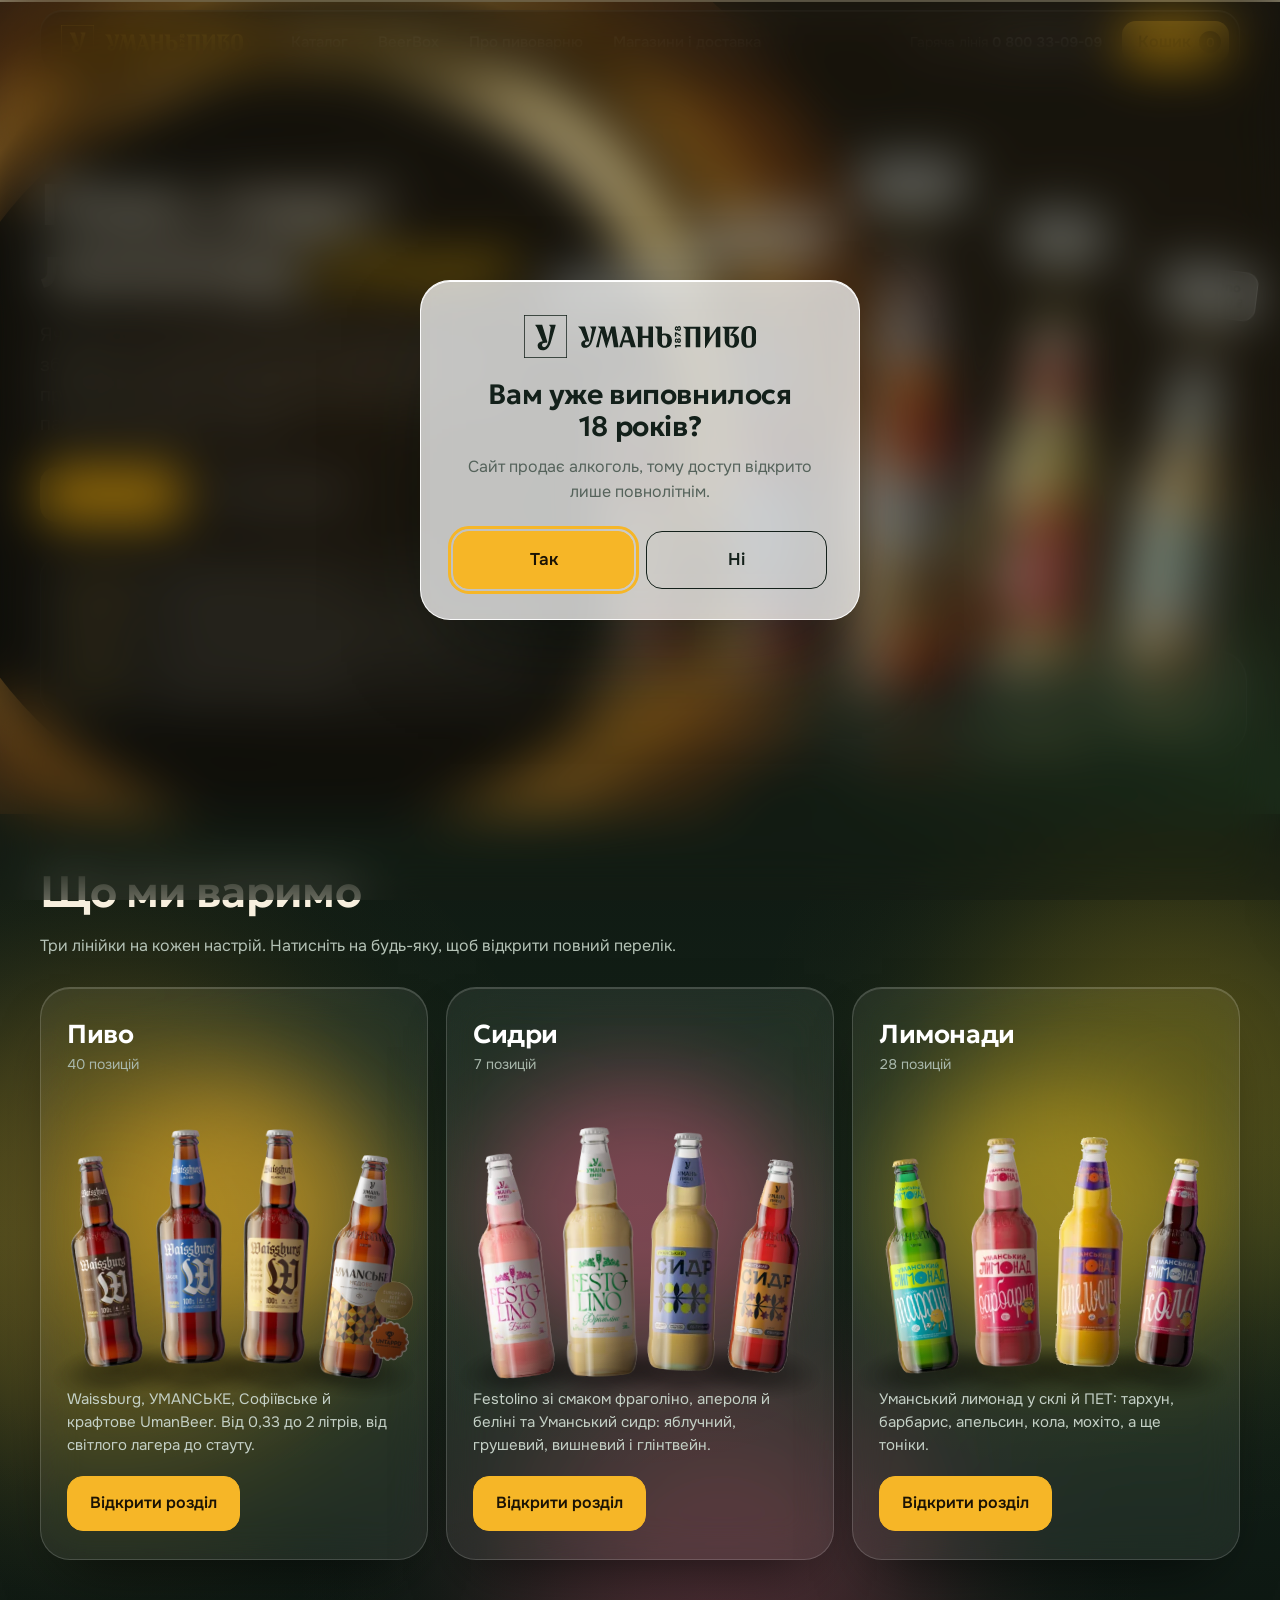
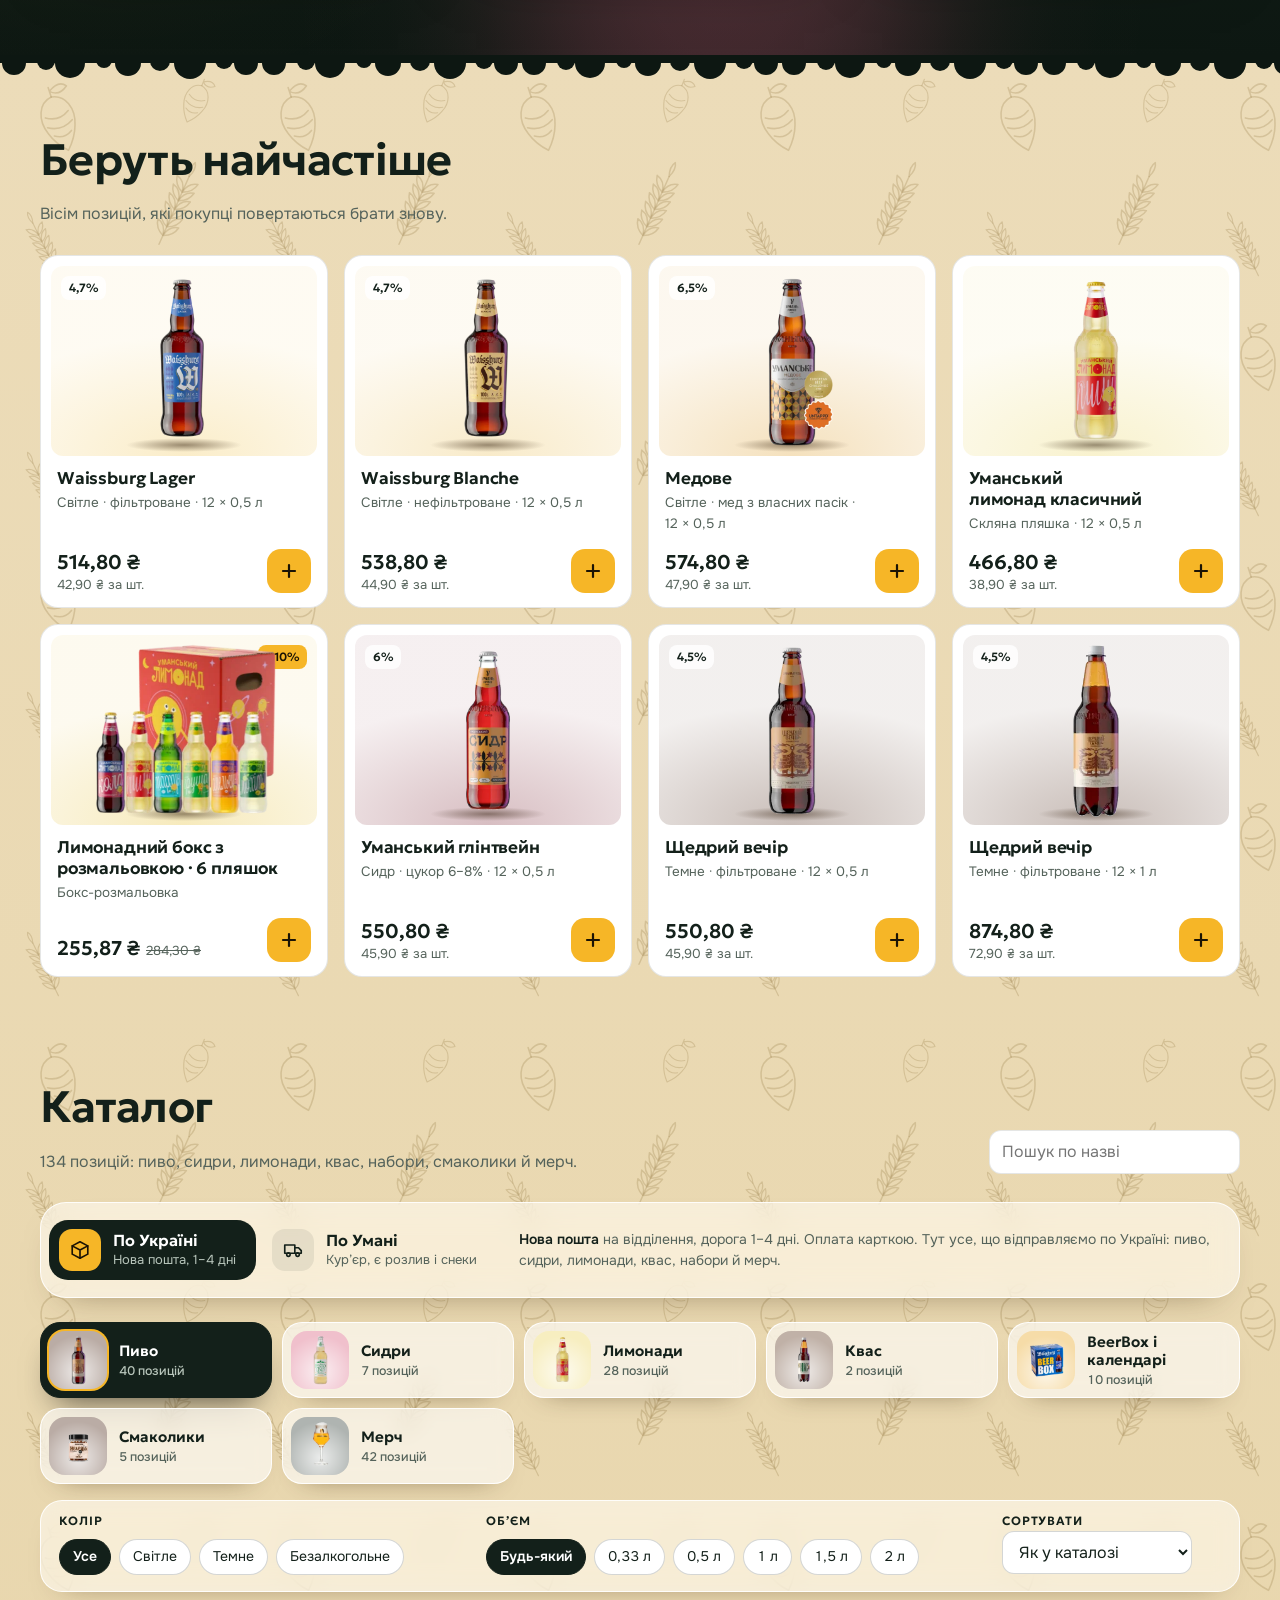
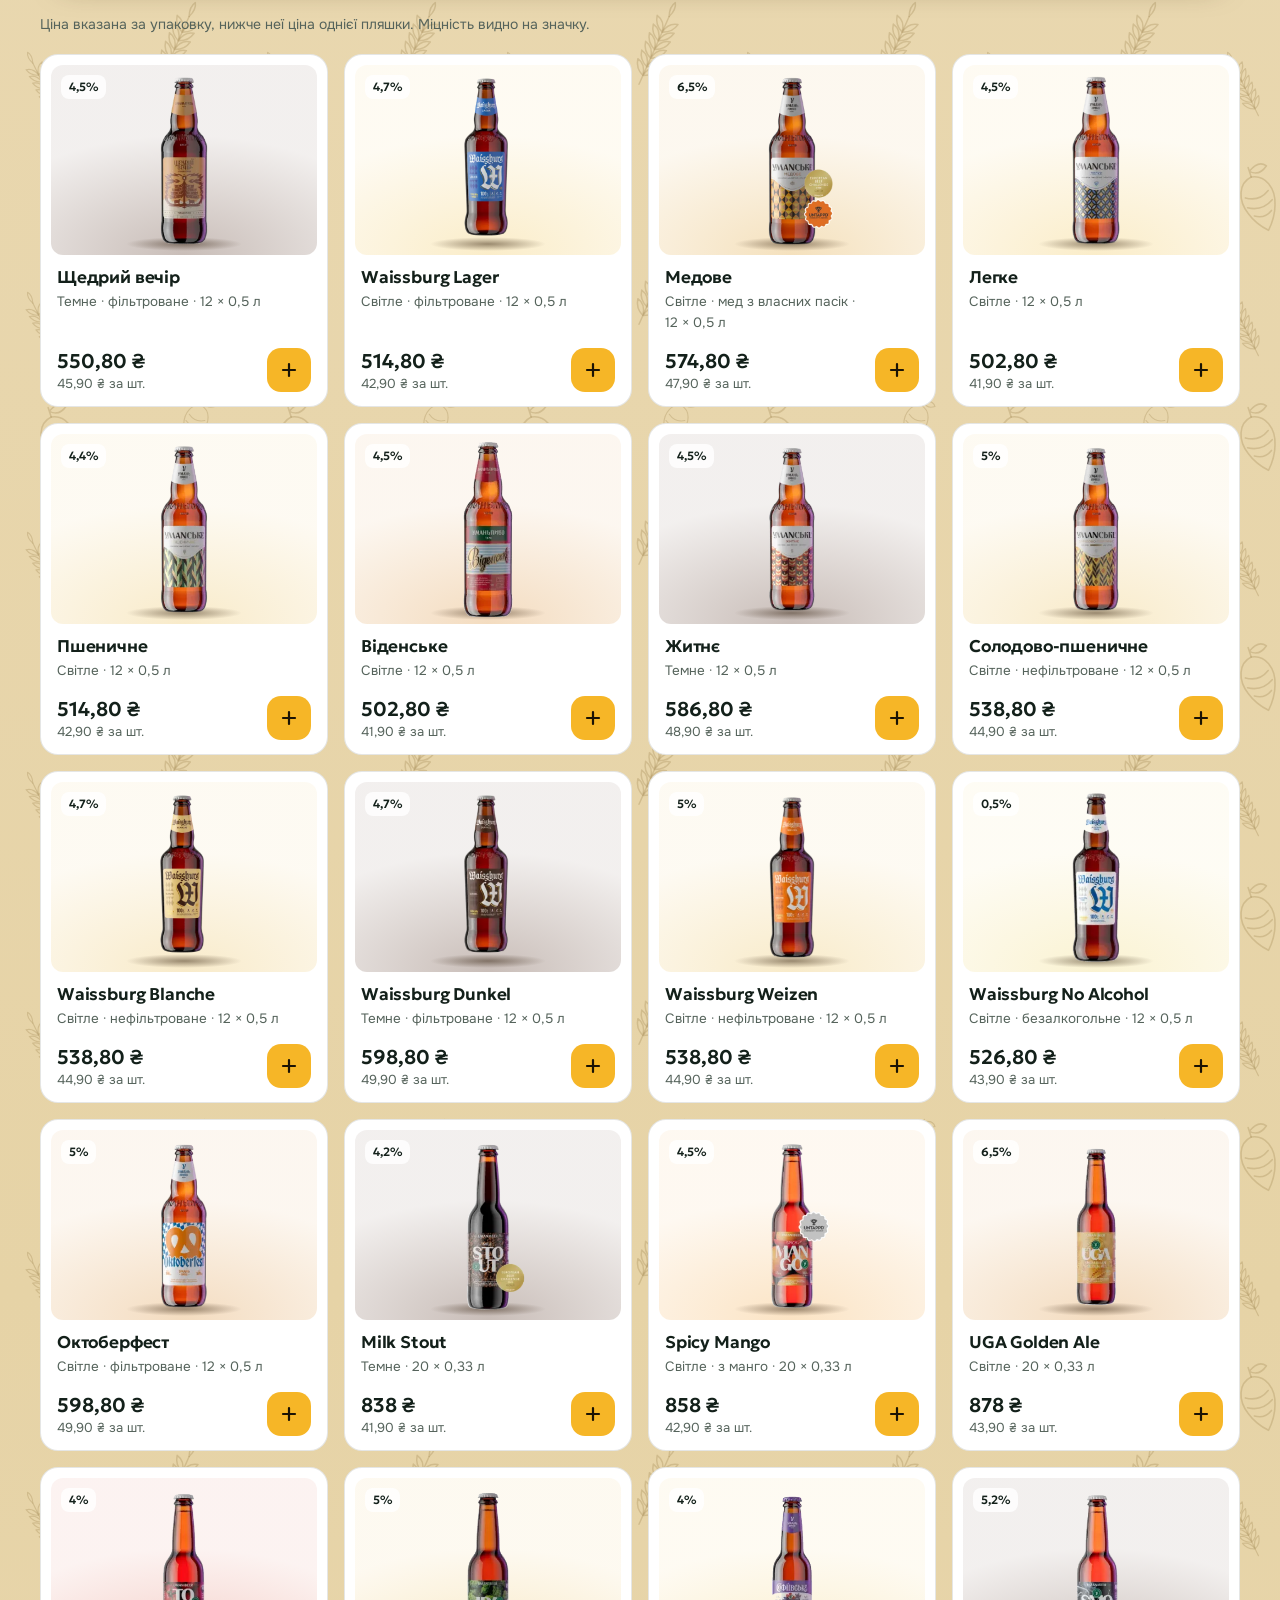
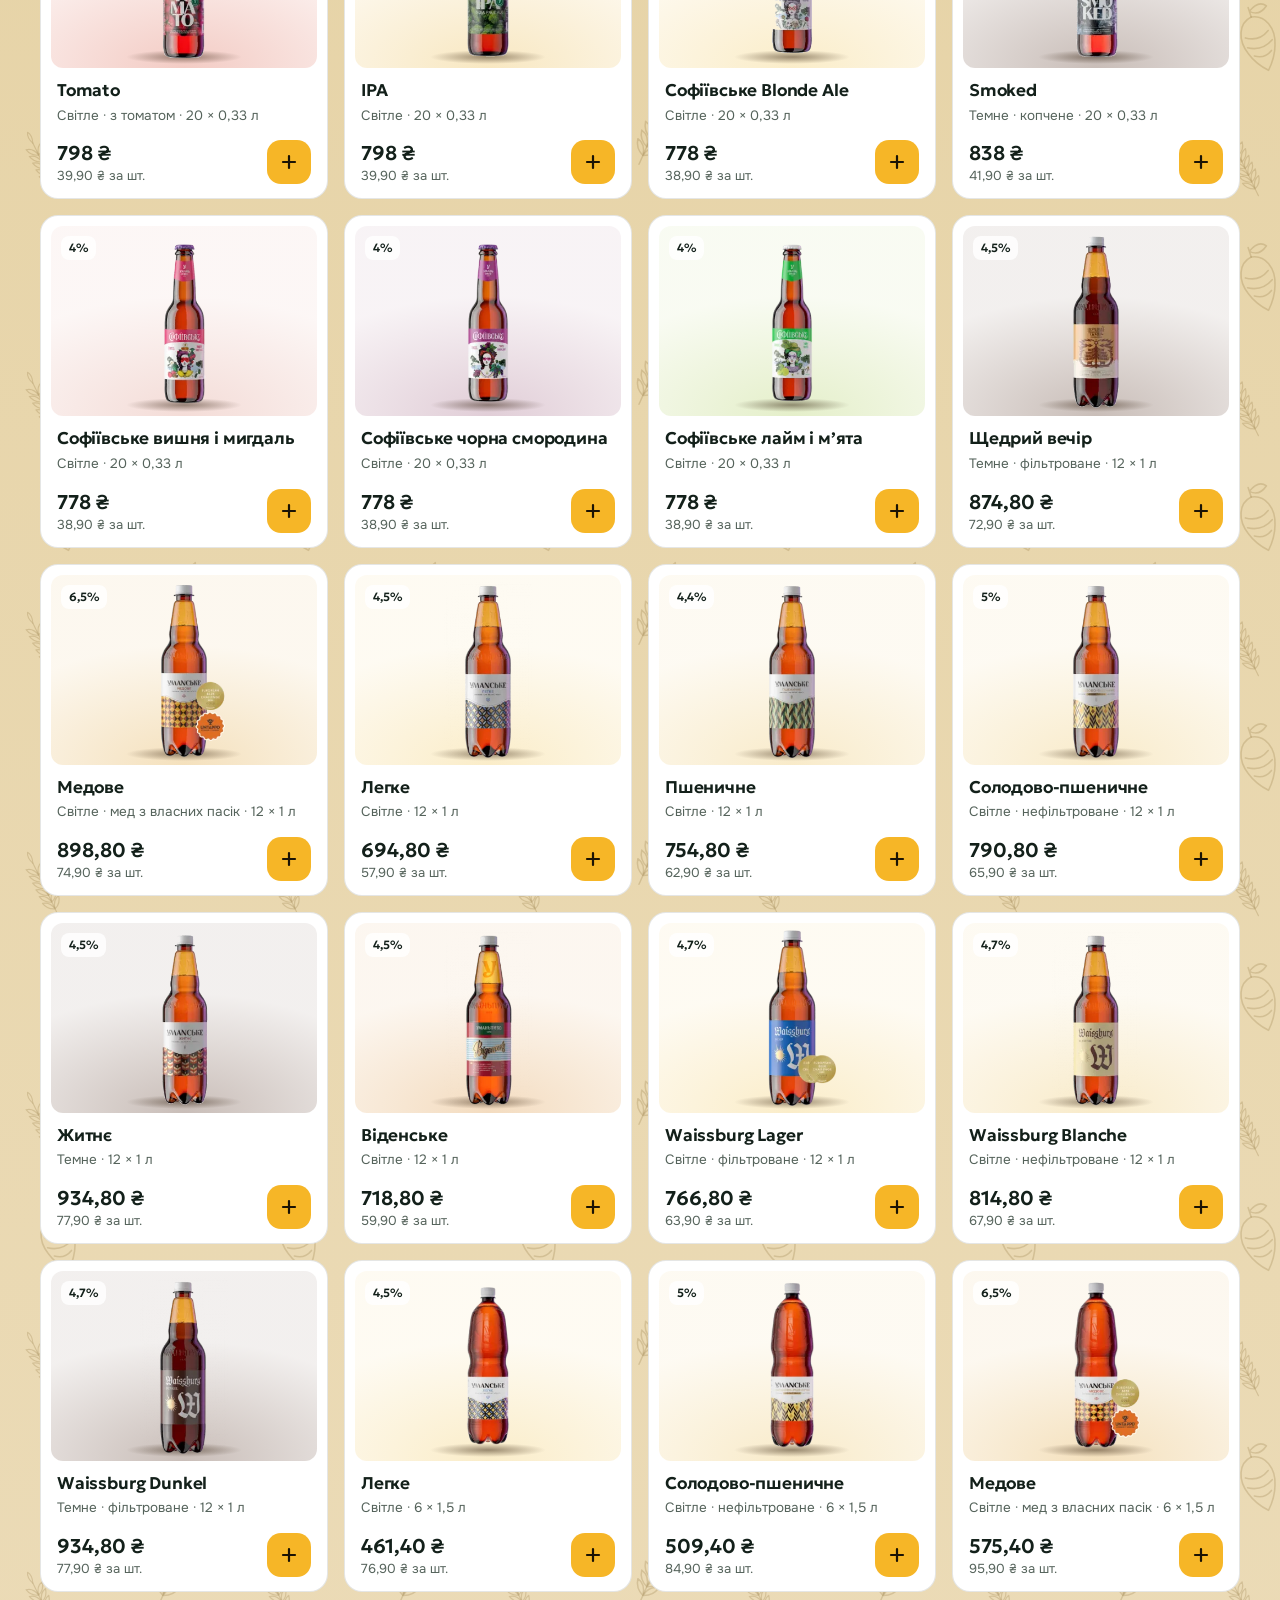
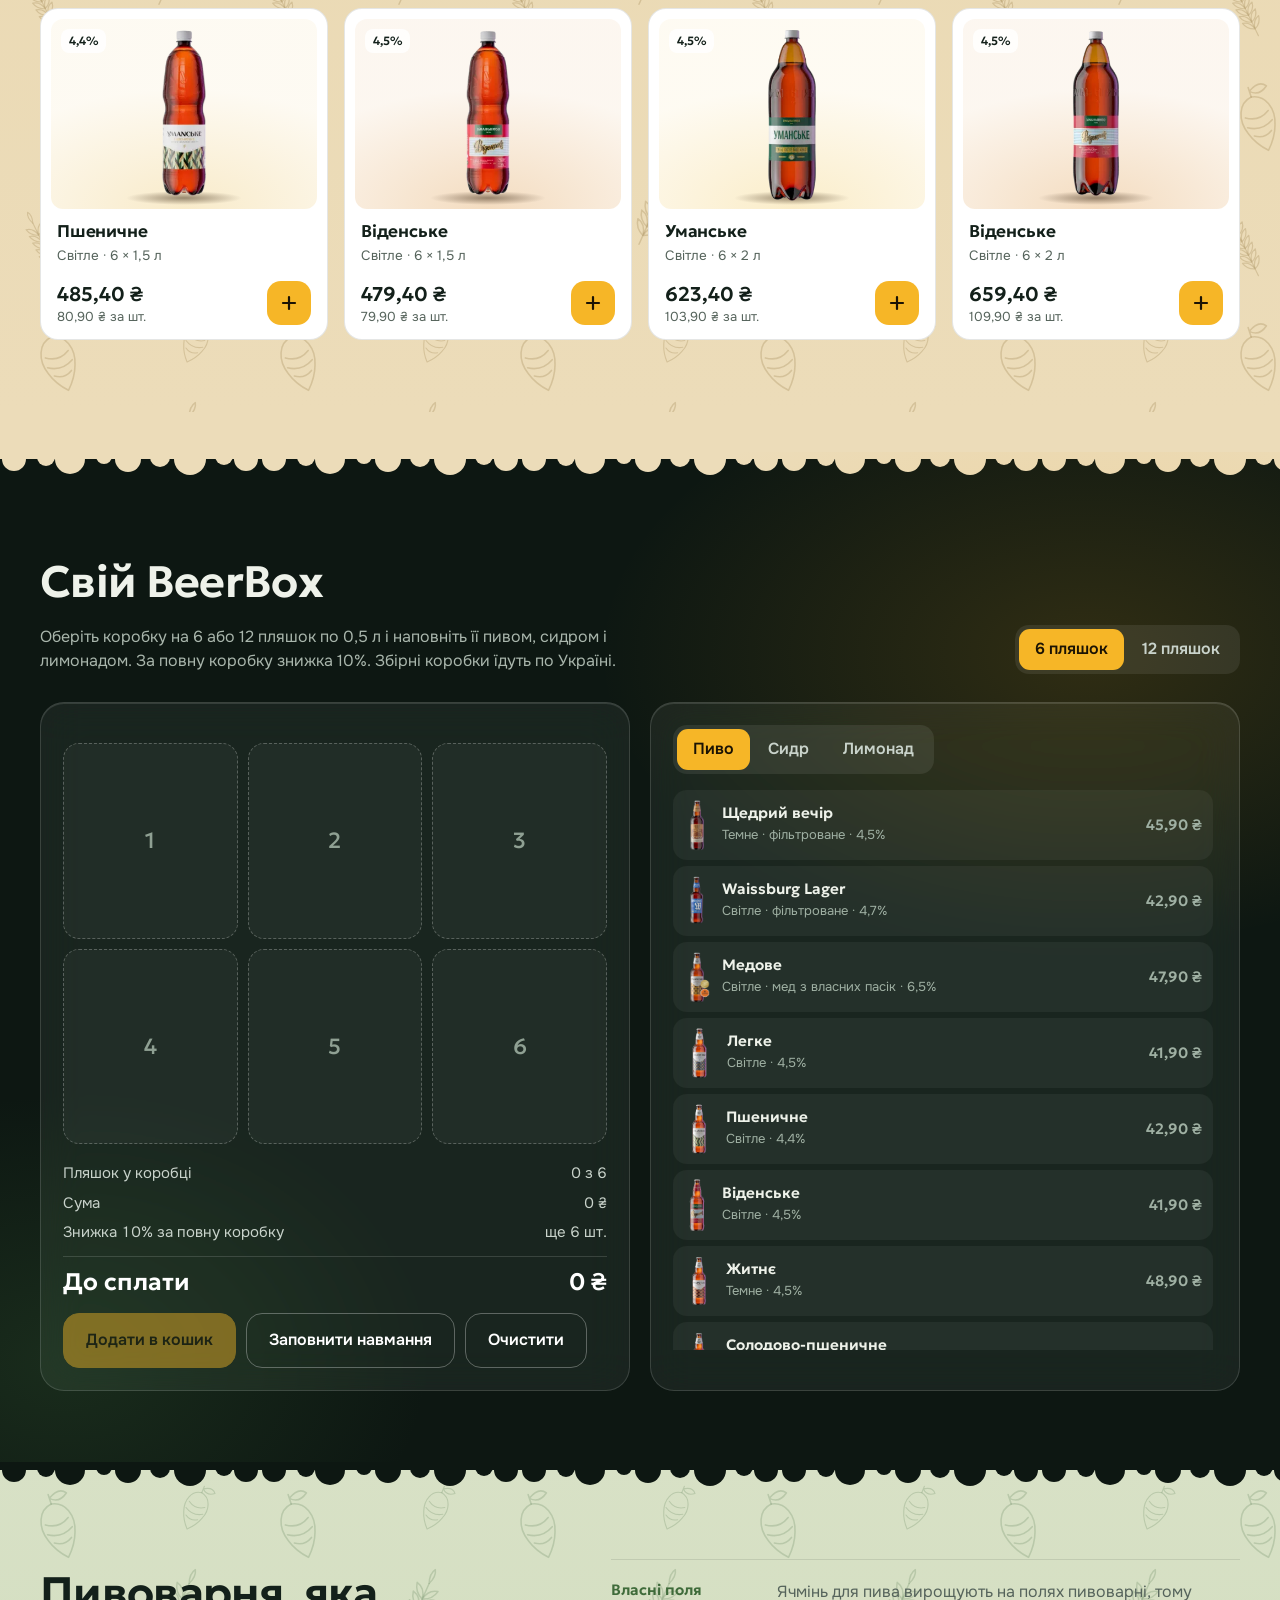
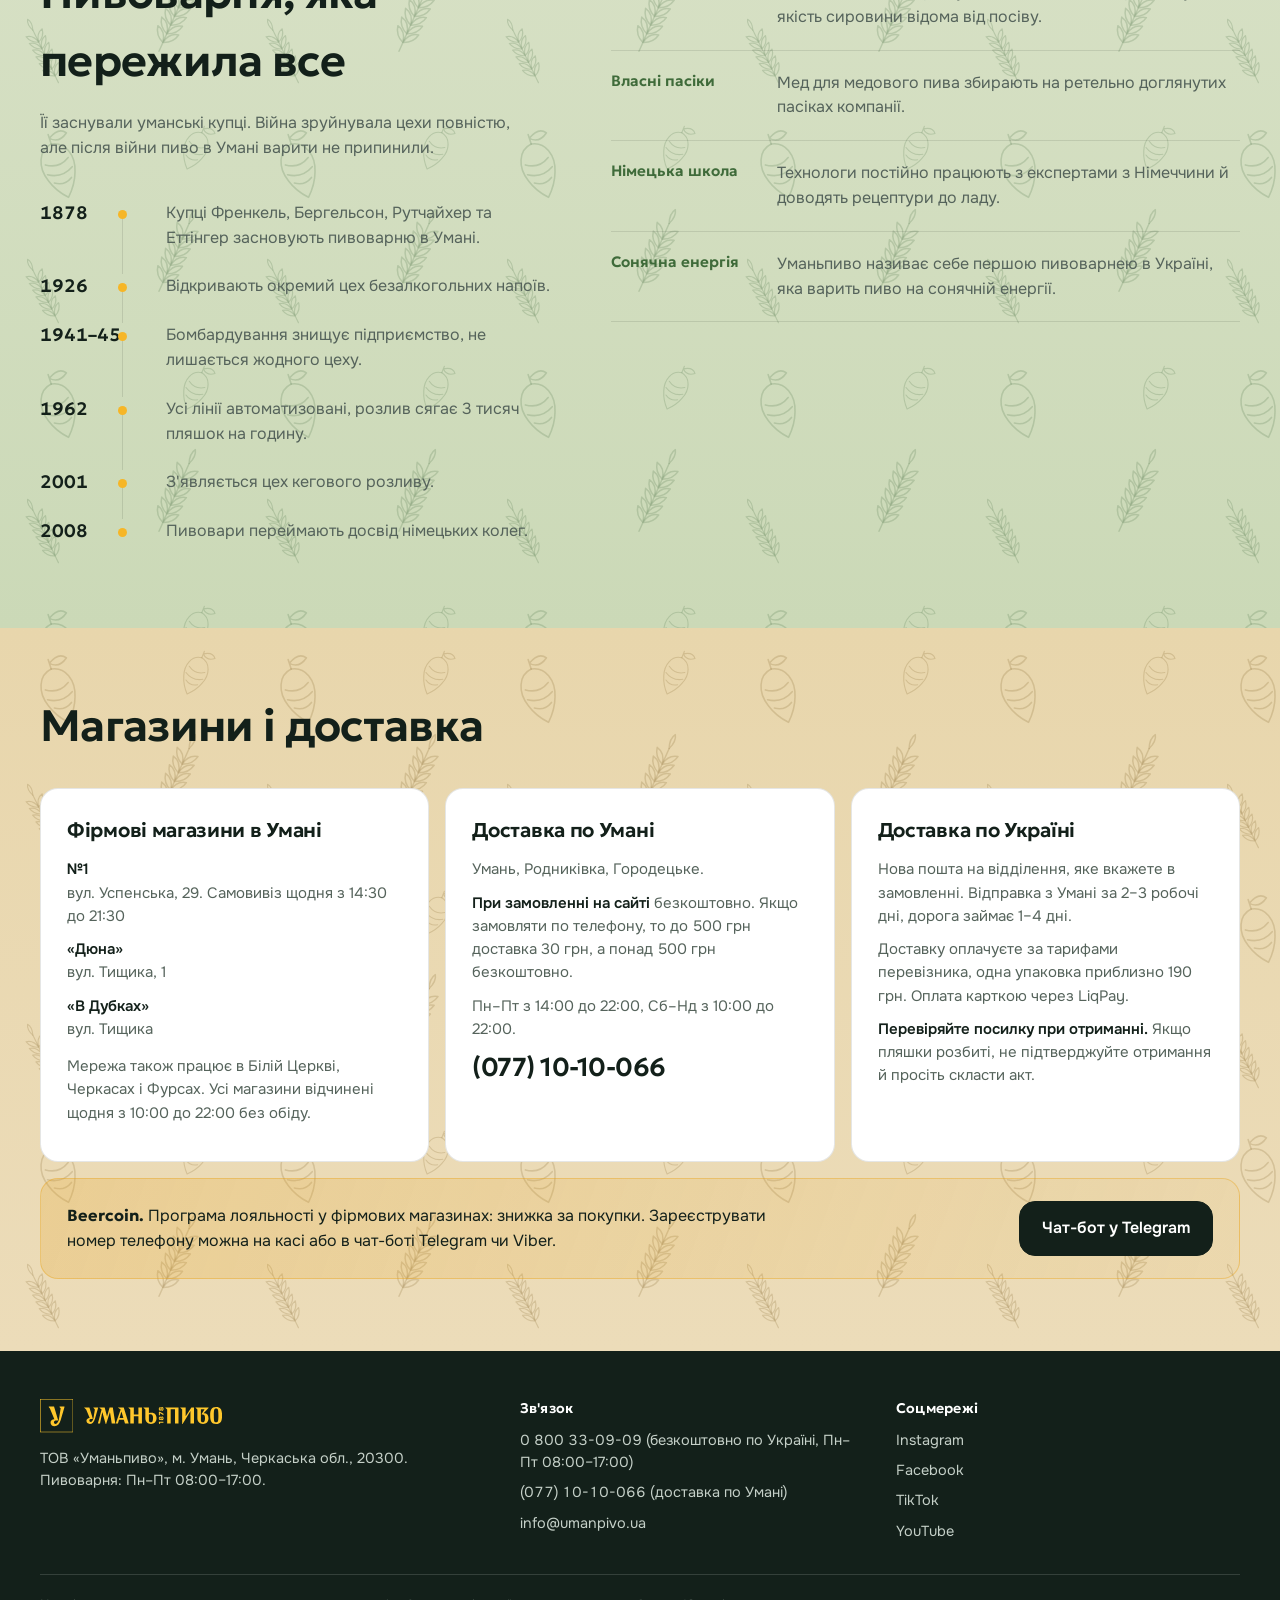
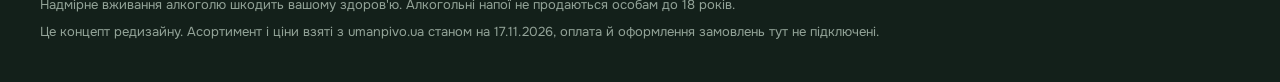
